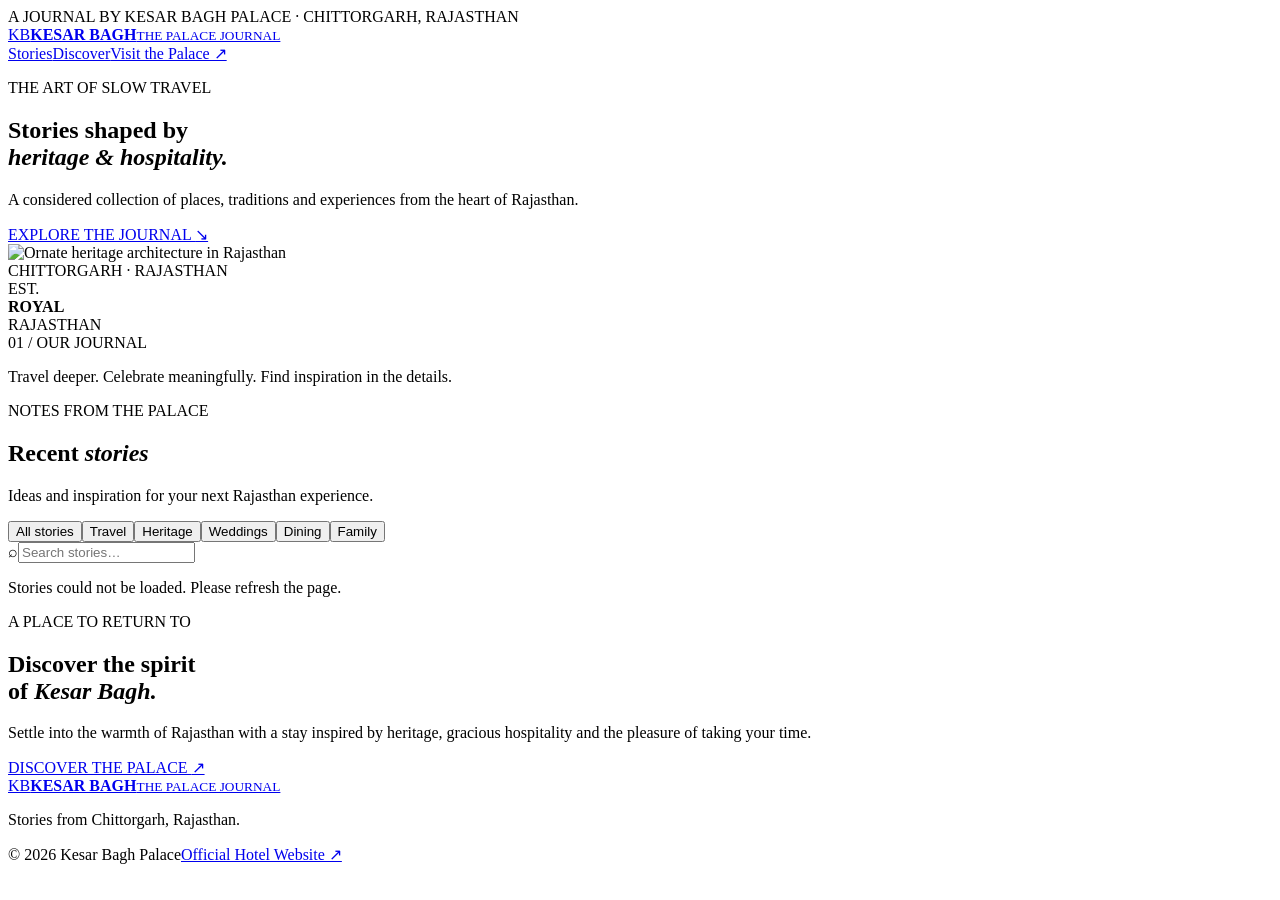
==== index.html @ fddce315 "Add Kesar Bagh Palace blog website files" ====
<!doctype html>
<html lang="en">
<head>
  <meta charset="utf-8"><meta name="viewport" content="width=device-width, initial-scale=1">
  <title>The Kesar Bagh Journal | Stories from Chittorgarh</title>
  <meta name="description" content="Discover heritage, travel inspiration, weddings and dining stories from Kesar Bagh Palace, Chittorgarh, Rajasthan.">
  <meta name="theme-color" content="#211c17">
  <link rel="preconnect" href="https://fonts.googleapis.com"><link rel="preconnect" href="https://fonts.gstatic.com" crossorigin>
  <link href="https://fonts.googleapis.com/css2?family=Cormorant+Garamond:wght@400;500;600;700&family=DM+Sans:wght@400;500;600;700&display=swap" rel="stylesheet">
  <link rel="stylesheet" href="styles.css">
</head>
<body>
  <div class="topline">A JOURNAL BY KESAR BAGH PALACE · CHITTORGARH, RAJASTHAN</div>
  <header class="site-header">
    <a class="brand" href="index.html"><span class="brand-mark">KB</span><span><strong>KESAR BAGH</strong><small>THE PALACE JOURNAL</small></span></a>
    <nav><a href="#stories">Stories</a><a href="#discover">Discover</a><a href="https://www.kesarbaghchittor.com/" target="_blank" rel="noopener">Visit the Palace ↗</a></nav>
  </header>
  <main>
    <section class="hero">
      <div class="hero-copy"><p class="eyebrow">THE ART OF SLOW TRAVEL</p><h1>Stories shaped by<br><em>heritage & hospitality.</em></h1><p class="hero-intro">A considered collection of places, traditions and experiences from the heart of Rajasthan.</p><a class="text-link" href="#stories">EXPLORE THE JOURNAL <span>↘</span></a></div>
      <div class="hero-image"><img src="https://images.unsplash.com/photo-1606293926075-69a00db0f6f2?auto=format&fit=crop&w=1800&q=90" alt="Ornate heritage architecture in Rajasthan"><div class="image-note">CHITTORGARH · RAJASTHAN</div></div>
      <div class="hero-seal">EST.<br><b>ROYAL</b><br>RAJASTHAN</div>
    </section>
    <section class="intro-strip"><span>01 / OUR JOURNAL</span><p>Travel deeper. Celebrate meaningfully. Find inspiration in the details.</p></section>
    <section class="stories section-wrap" id="stories">
      <div class="section-heading"><div><p class="eyebrow">NOTES FROM THE PALACE</p><h2>Recent <em>stories</em></h2></div><p class="section-aside">Ideas and inspiration for your next Rajasthan experience.</p></div>
      <div class="toolbar"><div class="filters" id="filters"><button class="filter active" data-category="All">All stories</button><button class="filter" data-category="Travel">Travel</button><button class="filter" data-category="Heritage">Heritage</button><button class="filter" data-category="Weddings">Weddings</button><button class="filter" data-category="Dining">Dining</button><button class="filter" data-category="Family Holidays">Family</button></div><label class="search"><span>⌕</span><input id="search" type="search" placeholder="Search stories…" aria-label="Search stories"></label></div>
      <div class="post-grid" id="post-grid"><p class="loading">Gathering stories…</p></div>
    </section>
    <section class="discover" id="discover"><div class="discover-image"></div><div class="discover-copy"><p class="eyebrow">A PLACE TO RETURN TO</p><h2>Discover the spirit<br>of <em>Kesar Bagh.</em></h2><p>Settle into the warmth of Rajasthan with a stay inspired by heritage, gracious hospitality and the pleasure of taking your time.</p><a class="button-link" href="https://www.kesarbaghchittor.com/" target="_blank" rel="noopener">DISCOVER THE PALACE <span>↗</span></a></div></section>
  </main>
  <footer><a class="brand footer-brand" href="index.html"><span class="brand-mark">KB</span><span><strong>KESAR BAGH</strong><small>THE PALACE JOURNAL</small></span></a><p>Stories from Chittorgarh, Rajasthan.</p><div class="footer-bottom"><span>© <span id="year"></span> Kesar Bagh Palace</span><a href="https://www.kesarbaghchittor.com/" target="_blank" rel="noopener">Official Hotel Website ↗</a></div></footer>
  <script src="app.js"></script>
</body></html>
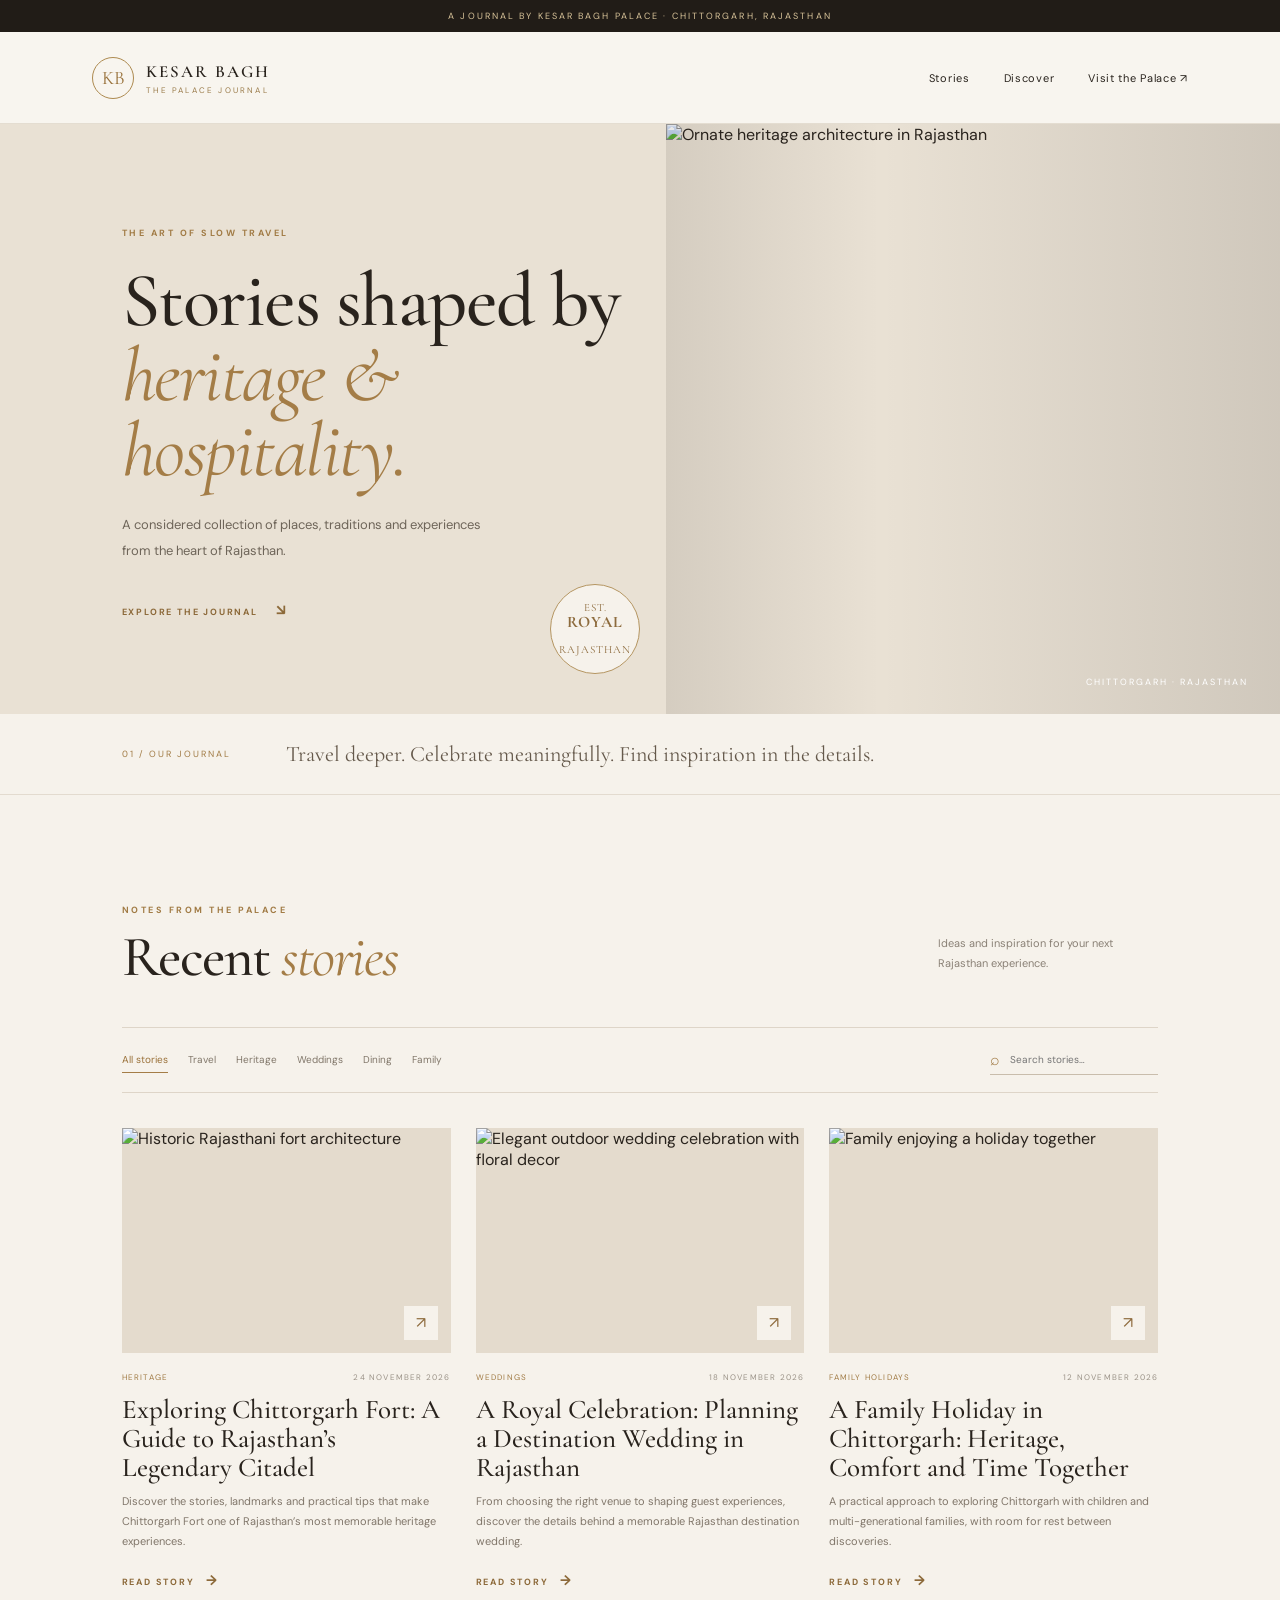
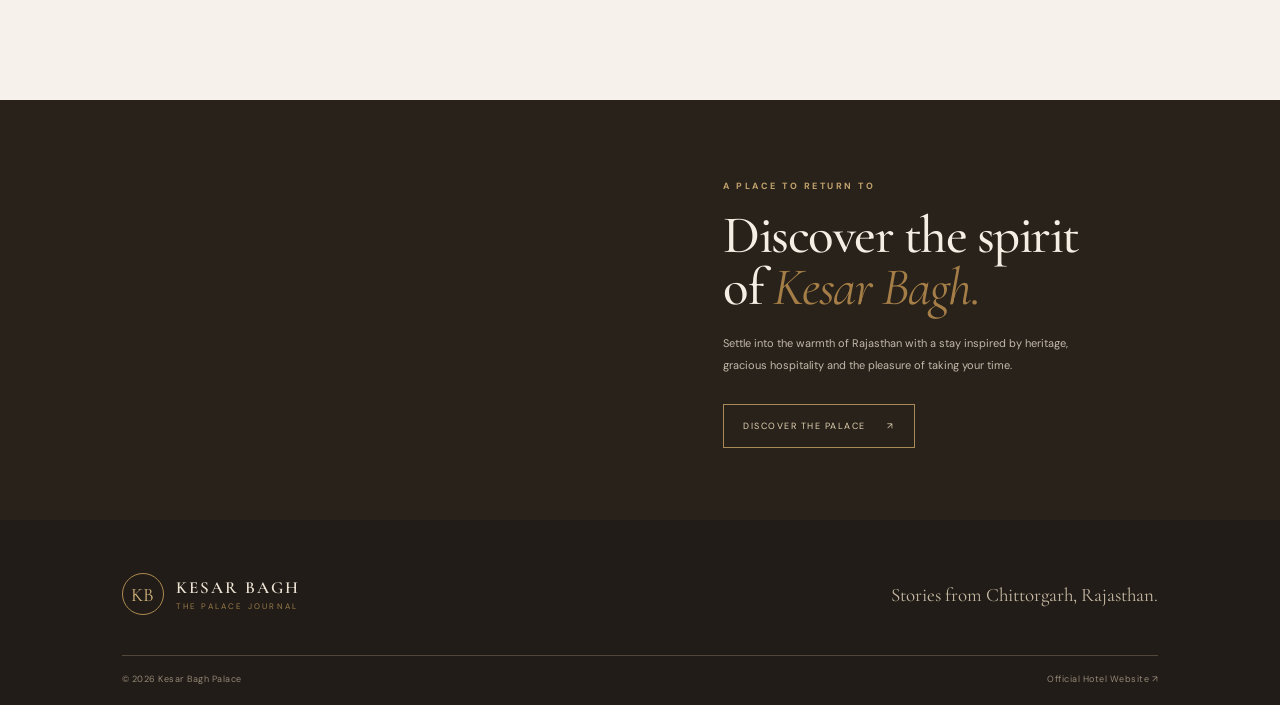
==== commit 2e5205b2: "Use official Kesar Bagh Palace photography on journal homepage" ====
--- a/index.html
+++ b/index.html
@@ -18,7 +18,7 @@
   <main>
     <section class="hero">
       <div class="hero-copy"><p class="eyebrow">THE ART OF SLOW TRAVEL</p><h1>Stories shaped by<br><em>heritage & hospitality.</em></h1><p class="hero-intro">A considered collection of places, traditions and experiences from the heart of Rajasthan.</p><a class="text-link" href="#stories">EXPLORE THE JOURNAL <span>↘</span></a></div>
-      <div class="hero-image"><img src="https://images.unsplash.com/photo-1606293926075-69a00db0f6f2?auto=format&fit=crop&w=1800&q=90" alt="Ornate heritage architecture in Rajasthan"><div class="image-note">CHITTORGARH · RAJASTHAN</div></div>
+      <div class="hero-image"><img src="https://assets.simplotel.com/simplotel/image/upload/x_0%2Cy_214%2Cw_4096%2Ch_2304%2Cr_0%2Cc_crop/q_80%2Cw_900%2Cdpr_1%2Cf_auto%2Cfl_progressive%2Cc_limit/kesar-bagh-palace-chittorgarh/5b2d24c24809c80ec6134f43233940d891cd25cd_%281%29_62748692" alt="Ornate heritage architecture in Rajasthan"><div class="image-note">CHITTORGARH · RAJASTHAN</div></div>
       <div class="hero-seal">EST.<br><b>ROYAL</b><br>RAJASTHAN</div>
     </section>
     <section class="intro-strip"><span>01 / OUR JOURNAL</span><p>Travel deeper. Celebrate meaningfully. Find inspiration in the details.</p></section>
--- a/styles.css
+++ b/styles.css
@@ -0,0 +1 @@
+*{box-sizing:border-box}html{scroll-behavior:smooth}body{margin:0;background:#f6f2eb;color:#29231d;font-family:"DM Sans",sans-serif}a{color:inherit;text-decoration:none}.topline{background:#211c17;color:#d9c49a;text-align:center;padding:10px 16px;font-size:9px;letter-spacing:2.1px}.site-header{height:92px;padding:0 7.2%;display:flex;align-items:center;justify-content:space-between;border-bottom:1px solid #e4ddd1;background:#f8f5ef}.brand{display:flex;align-items:center;gap:12px}.brand-mark{width:42px;height:42px;border:1px solid #ad8a50;border-radius:50%;display:grid;place-items:center;font-family:"Cormorant Garamond",serif;font-size:19px;color:#98713a}.brand strong{display:block;font-family:"Cormorant Garamond",serif;font-size:17px;letter-spacing:2px;font-weight:600}.brand small{display:block;font-size:8px;letter-spacing:2.2px;color:#9a7b4a;margin-top:3px}.site-header nav{display:flex;gap:34px;font-size:11px;letter-spacing:.7px}.site-header nav a:hover,.footer-bottom a:hover{color:#a37c42}.hero{position:relative;display:grid;grid-template-columns:47% 53%;min-height:590px;background:#e9e1d4;padding-left:9.5%}.hero-copy{align-self:center;padding:80px 40px 80px 0;position:relative;z-index:2}.eyebrow{font-size:9px;letter-spacing:2.5px;color:#a17b45;font-weight:700}.hero h1,.section-heading h2,.discover h2,.article-header h1{font-family:"Cormorant Garamond",serif;font-weight:500;line-height:.98;letter-spacing:-1.5px}.hero h1{font-size:clamp(52px,6vw,82px);margin:24px 0}.hero h1 em,.section-heading h2 em,.discover h2 em{color:#a47d47;font-weight:400}.hero-intro{font-size:13px;line-height:2;color:#6e6559;max-width:360px;margin-bottom:35px}.text-link,.read-link{font-size:9px;letter-spacing:1.8px;font-weight:700;color:#8c6939}.text-link span{margin-left:14px;font-size:15px}.hero-image{position:relative;min-height:590px;overflow:hidden}.hero-image img{width:100%;height:100%;object-fit:cover;position:absolute;inset:0}.hero-image:after{content:"";position:absolute;inset:0;background:linear-gradient(90deg,rgba(35,27,19,.1),transparent 35%,rgba(25,20,16,.12))}.image-note{position:absolute;z-index:1;bottom:26px;right:32px;color:#fff;font-size:9px;letter-spacing:2px}.hero-seal{position:absolute;z-index:2;left:43%;bottom:40px;width:90px;height:90px;border:1px solid #b59662;border-radius:50%;background:#f6f2eb;display:grid;align-content:center;text-align:center;font-family:"Cormorant Garamond",serif;font-size:11px;line-height:1.1;color:#8d6b3d;letter-spacing:1px}.hero-seal b{font-size:16px}.intro-strip{padding:27px 9.5%;display:flex;gap:55px;align-items:center;border-bottom:1px solid #e3dbcf}.intro-strip span{font-size:9px;letter-spacing:2px;color:#a17b45}.intro-strip p{font-family:"Cormorant Garamond",serif;font-size:22px;margin:0;color:#65594b}.section-wrap{padding:100px 9.5% 110px}.section-heading{display:flex;justify-content:space-between;align-items:end;margin-bottom:42px}.section-heading h2,.discover h2{font-size:57px;margin:13px 0 0}.section-aside{font-size:11px;color:#8a8176;max-width:220px;line-height:1.8}.toolbar{display:flex;justify-content:space-between;align-items:center;gap:20px;border-top:1px solid #ded5c8;border-bottom:1px solid #ded5c8;padding:17px 0;margin-bottom:35px}.filters{display:flex;gap:20px;flex-wrap:wrap}.filter{border:0;background:none;padding:6px 0;color:#81776a;font:inherit;font-size:10px;cursor:pointer}.filter.active,.filter:hover{color:#9a7139;border-bottom:1px solid #a47d47}.search{border-bottom:1px solid #c9bdac;display:flex;align-items:center;gap:8px;padding:4px 0;color:#a17b45}.search input{width:150px;border:0;outline:0;background:transparent;font:inherit;font-size:10px}.post-grid{display:grid;grid-template-columns:repeat(3,1fr);gap:42px 25px}.post-card{min-width:0}.card-image{height:225px;display:block;position:relative;overflow:hidden;background:#e4dbcd}.card-image img{width:100%;height:100%;object-fit:cover;transition:transform .6s}.post-card:hover .card-image img{transform:scale(1.04)}.card-arrow{position:absolute;right:13px;bottom:13px;background:#f6f2eb;width:34px;height:34px;display:grid;place-items:center;color:#8e6c3e}.card-meta{display:flex;justify-content:space-between;margin-top:19px;color:#a17b45;font-size:8px;letter-spacing:1.2px;text-transform:uppercase}.card-meta span+span{color:#9a9287}.post-card h3{font-family:"Cormorant Garamond",serif;font-size:27px;line-height:1.08;font-weight:500;margin:13px 0 10px}.post-card h3 a:hover{color:#9a7139}.post-card>p{font-size:11px;color:#80766a;line-height:1.8;margin:0 0 17px}.read-link span{font-size:14px;margin-left:8px}.large-card{grid-column:span 1}.empty,.loading{color:#8c8174;font-size:13px;padding:30px 0}.discover{display:grid;grid-template-columns:1fr 1fr;min-height:420px;background:#28221b;color:#f4eee4}.discover-image{background:url("https://images.unsplash.com/photo-1606293926075-69a00db0f6f2?auto=format&fit=crop&w=1200&q=85") center/cover}.discover-copy{align-self:center;padding:65px 13%}.discover-copy .eyebrow{color:#c3a36d}.discover h2{font-size:53px;margin:18px 0}.discover-copy>p:not(.eyebrow){font-size:11px;line-height:2;color:#c4b9aa;max-width:370px;margin-bottom:28px}.button-link{display:inline-block;border:1px solid #a88a59;padding:15px 19px;font-size:9px;letter-spacing:1.5px;color:#e5d3b3}.button-link span{margin-left:18px}footer{background:#211c17;color:#cfc4b5;padding:44px 9.5% 20px;display:grid;grid-template-columns:1fr 1fr;align-items:center}footer .brand strong{color:#eee4d6}footer .brand-mark{color:#d2b47d}footer>p{text-align:right;font-family:"Cormorant Garamond",serif;font-size:19px;color:#c7b9a4}.footer-bottom{grid-column:1/-1;border-top:1px solid #51473a;margin-top:30px;padding-top:17px;display:flex;justify-content:space-between;color:#948878;font-size:9px;letter-spacing:.5px}.article-shell{max-width:1050px;margin:auto;padding:55px 28px 100px}.back-link{font-size:9px;letter-spacing:1.6px;color:#9a7139}.article-header{text-align:center;max-width:820px;margin:55px auto 42px}.article-header h1{font-size:clamp(44px,6vw,72px);margin:20px 0}.article-deck{max-width:620px;margin:auto;color:#81766a;font-size:13px;line-height:1.9}.article-hero{height:480px;margin:0 0 55px;background:#e4dbcd}.article-hero img{width:100%;height:100%;object-fit:cover}.article-body{max-width:690px;margin:auto;font-family:"Cormorant Garamond",serif;font-size:21px;line-height:1.65;color:#4d453c}.article-body p{margin:0 0 24px}.article-body h2{font-size:34px;font-weight:500;margin:40px 0 12px;color:#302920}.article-body strong{color:#7e6036}.article-end{text-align:center;border-top:1px solid #ded5c8;margin:65px auto 0;padding-top:35px}.article-end>span{color:#a17b45}.article-end p{font-family:"Cormorant Garamond",serif;font-size:24px}.article-end .text-link{display:inline-block;margin-top:8px}@media(max-width:800px){.site-header{padding:0 5%;height:78px}.site-header nav{gap:15px;font-size:9px}.hero{padding-left:7%;grid-template-columns:1fr;min-height:0}.hero-copy{padding:65px 7% 48px 0}.hero-image{min-height:350px;margin-left:-7%}.hero-seal{left:auto;right:6%;bottom:315px}.intro-strip{padding:22px 7%;gap:20px}.intro-strip p{font-size:18px}.section-wrap{padding:70px 7%}.post-grid{grid-template-columns:repeat(2,1fr)}.discover{grid-template-columns:1fr}.discover-image{min-height:260px}.discover-copy{padding:55px 8%}footer{padding-left:7%;padding-right:7%}}@media(max-width:520px){.topline{font-size:7px;letter-spacing:1.3px}.site-header nav a:nth-child(2){display:none}.brand strong{font-size:15px}.hero h1{font-size:54px}.hero-image{min-height:280px}.hero-seal{width:76px;height:76px;bottom:245px}.intro-strip{display:block}.intro-strip p{margin-top:10px}.section-heading{display:block}.section-heading h2,.discover h2{font-size:46px}.section-aside{margin-top:14px}.toolbar{align-items:flex-start;flex-direction:column}.filters{gap:13px}.search input{width:220px}.post-grid{grid-template-columns:1fr;gap:36px}.card-image{height:240px}.discover-image{min-height:220px}footer{grid-template-columns:1fr}footer>p{text-align:left}.footer-bottom{margin-top:20px}.article-shell{padding:35px 20px 70px}.article-header{margin:42px auto 30px}.article-hero{height:260px;margin-bottom:35px}.article-body{font-size:19px}.article-body h2{font-size:30px}}
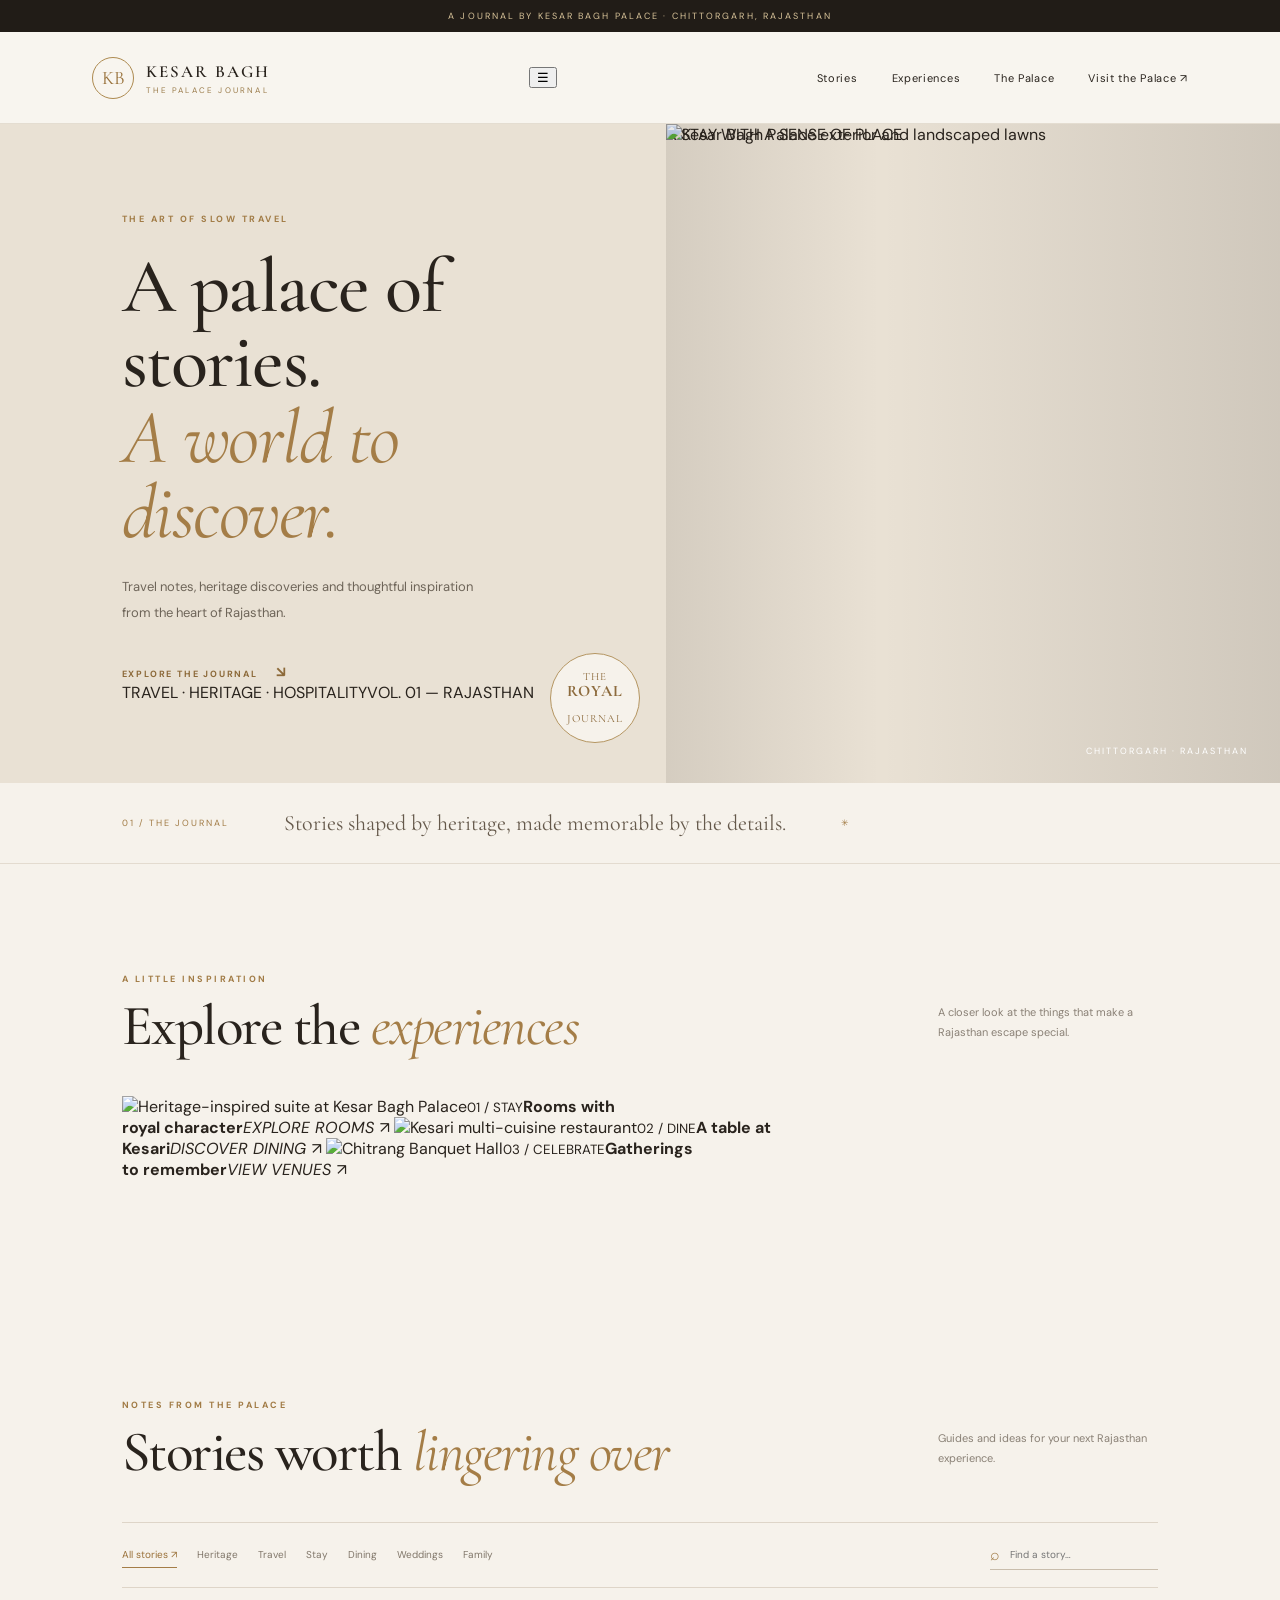
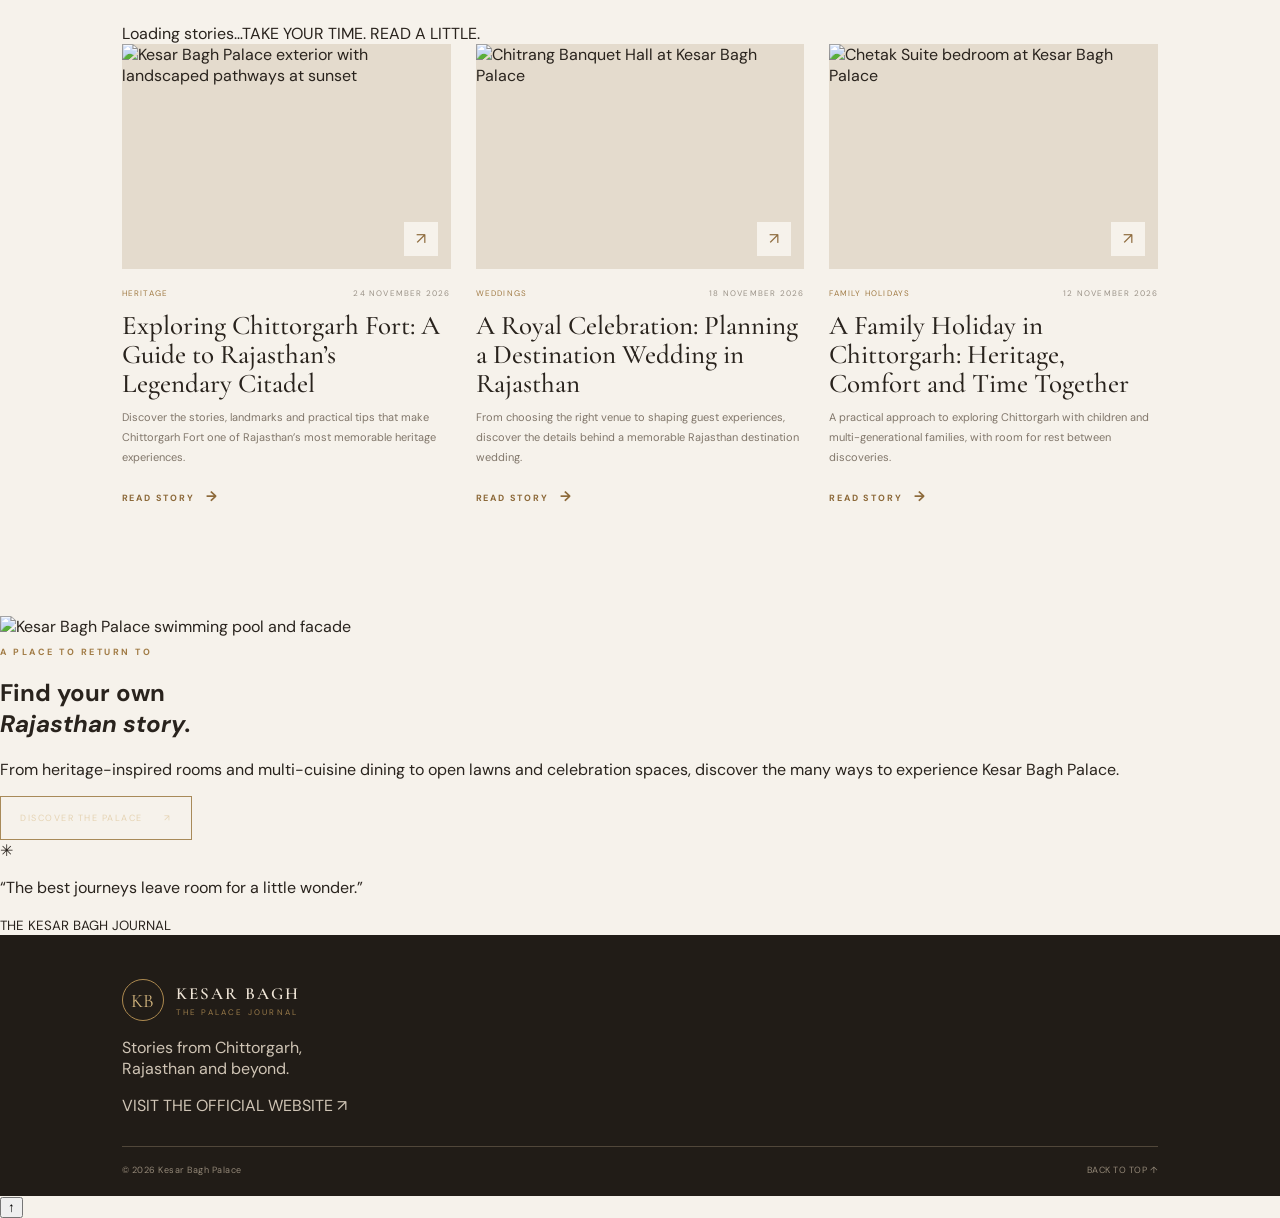
==== commit 44146de9: "Expand Kesar Bagh Journal homepage with interactive editorial sections" ====
--- a/index.html
+++ b/index.html
@@ -1,34 +1,23 @@
 <!doctype html>
-<html lang="en">
-<head>
-  <meta charset="utf-8"><meta name="viewport" content="width=device-width, initial-scale=1">
-  <title>The Kesar Bagh Journal | Stories from Chittorgarh</title>
-  <meta name="description" content="Discover heritage, travel inspiration, weddings and dining stories from Kesar Bagh Palace, Chittorgarh, Rajasthan.">
-  <meta name="theme-color" content="#211c17">
-  <link rel="preconnect" href="https://fonts.googleapis.com"><link rel="preconnect" href="https://fonts.gstatic.com" crossorigin>
-  <link href="https://fonts.googleapis.com/css2?family=Cormorant+Garamond:wght@400;500;600;700&family=DM+Sans:wght@400;500;600;700&display=swap" rel="stylesheet">
-  <link rel="stylesheet" href="styles.css">
-</head>
-<body>
-  <div class="topline">A JOURNAL BY KESAR BAGH PALACE · CHITTORGARH, RAJASTHAN</div>
-  <header class="site-header">
-    <a class="brand" href="index.html"><span class="brand-mark">KB</span><span><strong>KESAR BAGH</strong><small>THE PALACE JOURNAL</small></span></a>
-    <nav><a href="#stories">Stories</a><a href="#discover">Discover</a><a href="https://www.kesarbaghchittor.com/" target="_blank" rel="noopener">Visit the Palace ↗</a></nav>
-  </header>
-  <main>
-    <section class="hero">
-      <div class="hero-copy"><p class="eyebrow">THE ART OF SLOW TRAVEL</p><h1>Stories shaped by<br><em>heritage & hospitality.</em></h1><p class="hero-intro">A considered collection of places, traditions and experiences from the heart of Rajasthan.</p><a class="text-link" href="#stories">EXPLORE THE JOURNAL <span>↘</span></a></div>
-      <div class="hero-image"><img src="https://assets.simplotel.com/simplotel/image/upload/x_0%2Cy_214%2Cw_4096%2Ch_2304%2Cr_0%2Cc_crop/q_80%2Cw_900%2Cdpr_1%2Cf_auto%2Cfl_progressive%2Cc_limit/kesar-bagh-palace-chittorgarh/5b2d24c24809c80ec6134f43233940d891cd25cd_%281%29_62748692" alt="Ornate heritage architecture in Rajasthan"><div class="image-note">CHITTORGARH · RAJASTHAN</div></div>
-      <div class="hero-seal">EST.<br><b>ROYAL</b><br>RAJASTHAN</div>
-    </section>
-    <section class="intro-strip"><span>01 / OUR JOURNAL</span><p>Travel deeper. Celebrate meaningfully. Find inspiration in the details.</p></section>
-    <section class="stories section-wrap" id="stories">
-      <div class="section-heading"><div><p class="eyebrow">NOTES FROM THE PALACE</p><h2>Recent <em>stories</em></h2></div><p class="section-aside">Ideas and inspiration for your next Rajasthan experience.</p></div>
-      <div class="toolbar"><div class="filters" id="filters"><button class="filter active" data-category="All">All stories</button><button class="filter" data-category="Travel">Travel</button><button class="filter" data-category="Heritage">Heritage</button><button class="filter" data-category="Weddings">Weddings</button><button class="filter" data-category="Dining">Dining</button><button class="filter" data-category="Family Holidays">Family</button></div><label class="search"><span>⌕</span><input id="search" type="search" placeholder="Search stories…" aria-label="Search stories"></label></div>
-      <div class="post-grid" id="post-grid"><p class="loading">Gathering stories…</p></div>
-    </section>
-    <section class="discover" id="discover"><div class="discover-image"></div><div class="discover-copy"><p class="eyebrow">A PLACE TO RETURN TO</p><h2>Discover the spirit<br>of <em>Kesar Bagh.</em></h2><p>Settle into the warmth of Rajasthan with a stay inspired by heritage, gracious hospitality and the pleasure of taking your time.</p><a class="button-link" href="https://www.kesarbaghchittor.com/" target="_blank" rel="noopener">DISCOVER THE PALACE <span>↗</span></a></div></section>
-  </main>
-  <footer><a class="brand footer-brand" href="index.html"><span class="brand-mark">KB</span><span><strong>KESAR BAGH</strong><small>THE PALACE JOURNAL</small></span></a><p>Stories from Chittorgarh, Rajasthan.</p><div class="footer-bottom"><span>© <span id="year"></span> Kesar Bagh Palace</span><a href="https://www.kesarbaghchittor.com/" target="_blank" rel="noopener">Official Hotel Website ↗</a></div></footer>
-  <script src="app.js"></script>
-</body></html>+<html lang="en"><head><meta charset="utf-8"><meta name="viewport" content="width=device-width, initial-scale=1">
+<title>The Kesar Bagh Journal | Travel, Heritage & Celebrations</title>
+<meta name="description" content="Explore travel inspiration, heritage guides, royal stays, dining and destination wedding ideas from Kesar Bagh Palace, Chittorgarh.">
+<meta name="theme-color" content="#211c17"><link rel="preconnect" href="https://fonts.googleapis.com"><link rel="preconnect" href="https://fonts.gstatic.com" crossorigin>
+<link href="https://fonts.googleapis.com/css2?family=Cormorant+Garamond:wght@400;500;600;700&family=DM+Sans:wght@400;500;600;700&display=swap" rel="stylesheet"><link rel="stylesheet" href="styles.css"></head>
+<body><div class="reading-progress" id="reading-progress"></div><div class="topline">A JOURNAL BY KESAR BAGH PALACE <span>·</span> CHITTORGARH, RAJASTHAN</div>
+<header class="site-header"><a class="brand" href="index.html"><span class="brand-mark">KB</span><span><strong>KESAR BAGH</strong><small>THE PALACE JOURNAL</small></span></a>
+<button class="menu-toggle" id="menu-toggle" aria-label="Open navigation" aria-expanded="false">☰</button><nav id="main-nav"><a href="#stories">Stories</a><a href="#experiences">Experiences</a><a href="#about">The Palace</a><a class="nav-cta" href="https://www.kesarbaghchittor.com/" target="_blank" rel="noopener">Visit the Palace ↗</a></nav></header>
+<main><section class="hero"><div class="hero-copy"><p class="eyebrow reveal">THE ART OF SLOW TRAVEL</p><h1 class="reveal">A palace of stories.<br><em>A world to discover.</em></h1><p class="hero-intro reveal">Travel notes, heritage discoveries and thoughtful inspiration from the heart of Rajasthan.</p><a class="text-link reveal" href="#stories">EXPLORE THE JOURNAL <span>↘</span></a><div class="hero-bottomline"><span>TRAVEL · HERITAGE · HOSPITALITY</span><span>VOL. 01 — RAJASTHAN</span></div></div><div class="hero-image"><img src="https://assets.simplotel.com/simplotel/image/upload/x_0%2Cy_214%2Cw_4096%2Ch_2304%2Cr_0%2Cc_crop/q_80%2Cw_900%2Cdpr_1%2Cf_auto%2Cfl_progressive%2Cc_limit/kesar-bagh-palace-chittorgarh/5b2d24c24809c80ec6134f43233940d891cd25cd_%281%29_62748692" alt="Kesar Bagh Palace exterior and landscaped lawns"><div class="image-note">CHITTORGARH · RAJASTHAN</div><div class="hero-image-caption">A STAY WITH A SENSE OF PLACE</div></div><div class="hero-seal">THE<br><b>ROYAL</b><br>JOURNAL</div></section>
+<section class="intro-strip"><span>01 / THE JOURNAL</span><p>Stories shaped by heritage, made memorable by the details.</p><span class="intro-mark">✳</span></section>
+<section class="featured-section section-wrap" id="experiences"><div class="section-heading"><div><p class="eyebrow">A LITTLE INSPIRATION</p><h2>Explore the <em>experiences</em></h2></div><p class="section-aside">A closer look at the things that make a Rajasthan escape special.</p></div><div class="experience-grid">
+<a class="experience-card experience-stay" href="https://www.kesarbaghchittor.com/rooms" target="_blank" rel="noopener"><img src="https://assets.simplotel.com/simplotel/image/upload/w_5000%2Ch_3197/x_0%2Cy_192%2Cw_5000%2Ch_2813%2Cr_0%2Cc_crop/q_80%2Cw_900%2Cdpr_1%2Cf_auto%2Cfl_progressive%2Cc_limit/kesar-bagh-palace-chittorgarh/Chetak_Suite_1_17f6eb22" alt="Heritage-inspired suite at Kesar Bagh Palace"><span class="experience-shade"></span><span class="experience-content"><small>01 / STAY</small><strong>Rooms with<br>royal character</strong><i>EXPLORE ROOMS ↗</i></span></a>
+<a class="experience-card" href="https://www.kesarbaghchittor.com/dining" target="_blank" rel="noopener"><img src="https://assets.simplotel.com/simplotel/image/upload/w_5000%2Ch_3333/x_0%2Cy_260%2Cw_5000%2Ch_2813%2Cr_0%2Cc_crop/q_80%2Cw_900%2Cdpr_1%2Cf_auto%2Cfl_progressive%2Cc_limit/kesar-bagh-palace-chittorgarh/KESARI_MULTICUISINE_RESTAURANT_1_3bc568f6" alt="Kesari multi-cuisine restaurant"><span class="experience-shade"></span><span class="experience-content"><small>02 / DINE</small><strong>A table at<br>Kesari</strong><i>DISCOVER DINING ↗</i></span></a>
+<a class="experience-card" href="https://www.kesarbaghchittor.com/weddings" target="_blank" rel="noopener"><img src="https://assets.simplotel.com/simplotel/image/upload/w_5000%2Ch_3333/x_0%2Cy_260%2Cw_5000%2Ch_2813%2Cr_0%2Cc_crop/q_80%2Cw_900%2Cdpr_1%2Cf_auto%2Cfl_progressive%2Cc_limit/kesar-bagh-palace-chittorgarh/CHITRANG_BANQUET_HALL_bd961832" alt="Chitrang Banquet Hall"><span class="experience-shade"></span><span class="experience-content"><small>03 / CELEBRATE</small><strong>Gatherings<br>to remember</strong><i>VIEW VENUES ↗</i></span></a>
+</div></section>
+<section class="stories section-wrap" id="stories"><div class="section-heading"><div><p class="eyebrow">NOTES FROM THE PALACE</p><h2>Stories worth <em>lingering over</em></h2></div><p class="section-aside">Guides and ideas for your next Rajasthan experience.</p></div>
+<div class="toolbar"><div class="filters" id="filters"><button class="filter active" data-category="All">All stories <span>↗</span></button><button class="filter" data-category="Heritage">Heritage</button><button class="filter" data-category="Travel">Travel</button><button class="filter" data-category="Stay & Suites">Stay</button><button class="filter" data-category="Dining">Dining</button><button class="filter" data-category="Weddings">Weddings</button><button class="filter" data-category="Family Holidays">Family</button></div><label class="search"><span>⌕</span><input id="search" type="search" placeholder="Find a story…" aria-label="Search stories"></label></div>
+<div class="results-note"><span id="result-count">Loading stories…</span><span>TAKE YOUR TIME. READ A LITTLE.</span></div><div class="post-grid" id="post-grid"><p class="loading">Gathering stories…</p></div><button class="load-more" id="load-more" hidden>LOAD MORE STORIES <span>↓</span></button></section>
+<section class="palace-banner" id="about"><div class="palace-banner-image"><img src="https://assets.simplotel.com/simplotel/image/upload/w_5000%2Ch_3289/x_0%2Cy_238%2Cw_5000%2Ch_2813%2Cr_0%2Cc_crop/q_80%2Cw_900%2Cdpr_1%2Cf_auto%2Cfl_progressive%2Cc_limit/kesar-bagh-palace-chittorgarh/swimming-pool" alt="Kesar Bagh Palace swimming pool and facade"></div><div class="palace-banner-copy"><p class="eyebrow">A PLACE TO RETURN TO</p><h2>Find your own<br><em>Rajasthan story.</em></h2><p>From heritage-inspired rooms and multi-cuisine dining to open lawns and celebration spaces, discover the many ways to experience Kesar Bagh Palace.</p><a class="button-link" href="https://www.kesarbaghchittor.com/" target="_blank" rel="noopener">DISCOVER THE PALACE <span>↗</span></a></div></section>
+<section class="quote-strip"><span>✳</span><p>“The best journeys leave room for a little wonder.”</p><small>THE KESAR BAGH JOURNAL</small></section></main>
+<footer><div class="footer-main"><a class="brand footer-brand" href="index.html"><span class="brand-mark">KB</span><span><strong>KESAR BAGH</strong><small>THE PALACE JOURNAL</small></span></a><p>Stories from Chittorgarh,<br>Rajasthan and beyond.</p><a class="footer-visit" href="https://www.kesarbaghchittor.com/" target="_blank" rel="noopener">VISIT THE OFFICIAL WEBSITE ↗</a></div><div class="footer-bottom"><span>© <span id="year"></span> Kesar Bagh Palace</span><a href="#top" id="back-top">BACK TO TOP ↑</a></div></footer>
+<button class="back-to-top" id="back-to-top" aria-label="Back to top">↑</button><script src="app.js"></script></body></html>
--- a/styles.css
+++ b/styles.css
@@ -1 +1 @@
-*{box-sizing:border-box}html{scroll-behavior:smooth}body{margin:0;background:#f6f2eb;color:#29231d;font-family:"DM Sans",sans-serif}a{color:inherit;text-decoration:none}.topline{background:#211c17;color:#d9c49a;text-align:center;padding:10px 16px;font-size:9px;letter-spacing:2.1px}.site-header{height:92px;padding:0 7.2%;display:flex;align-items:center;justify-content:space-between;border-bottom:1px solid #e4ddd1;background:#f8f5ef}.brand{display:flex;align-items:center;gap:12px}.brand-mark{width:42px;height:42px;border:1px solid #ad8a50;border-radius:50%;display:grid;place-items:center;font-family:"Cormorant Garamond",serif;font-size:19px;color:#98713a}.brand strong{display:block;font-family:"Cormorant Garamond",serif;font-size:17px;letter-spacing:2px;font-weight:600}.brand small{display:block;font-size:8px;letter-spacing:2.2px;color:#9a7b4a;margin-top:3px}.site-header nav{display:flex;gap:34px;font-size:11px;letter-spacing:.7px}.site-header nav a:hover,.footer-bottom a:hover{color:#a37c42}.hero{position:relative;display:grid;grid-template-columns:47% 53%;min-height:590px;background:#e9e1d4;padding-left:9.5%}.hero-copy{align-self:center;padding:80px 40px 80px 0;position:relative;z-index:2}.eyebrow{font-size:9px;letter-spacing:2.5px;color:#a17b45;font-weight:700}.hero h1,.section-heading h2,.discover h2,.article-header h1{font-family:"Cormorant Garamond",serif;font-weight:500;line-height:.98;letter-spacing:-1.5px}.hero h1{font-size:clamp(52px,6vw,82px);margin:24px 0}.hero h1 em,.section-heading h2 em,.discover h2 em{color:#a47d47;font-weight:400}.hero-intro{font-size:13px;line-height:2;color:#6e6559;max-width:360px;margin-bottom:35px}.text-link,.read-link{font-size:9px;letter-spacing:1.8px;font-weight:700;color:#8c6939}.text-link span{margin-left:14px;font-size:15px}.hero-image{position:relative;min-height:590px;overflow:hidden}.hero-image img{width:100%;height:100%;object-fit:cover;position:absolute;inset:0}.hero-image:after{content:"";position:absolute;inset:0;background:linear-gradient(90deg,rgba(35,27,19,.1),transparent 35%,rgba(25,20,16,.12))}.image-note{position:absolute;z-index:1;bottom:26px;right:32px;color:#fff;font-size:9px;letter-spacing:2px}.hero-seal{position:absolute;z-index:2;left:43%;bottom:40px;width:90px;height:90px;border:1px solid #b59662;border-radius:50%;background:#f6f2eb;display:grid;align-content:center;text-align:center;font-family:"Cormorant Garamond",serif;font-size:11px;line-height:1.1;color:#8d6b3d;letter-spacing:1px}.hero-seal b{font-size:16px}.intro-strip{padding:27px 9.5%;display:flex;gap:55px;align-items:center;border-bottom:1px solid #e3dbcf}.intro-strip span{font-size:9px;letter-spacing:2px;color:#a17b45}.intro-strip p{font-family:"Cormorant Garamond",serif;font-size:22px;margin:0;color:#65594b}.section-wrap{padding:100px 9.5% 110px}.section-heading{display:flex;justify-content:space-between;align-items:end;margin-bottom:42px}.section-heading h2,.discover h2{font-size:57px;margin:13px 0 0}.section-aside{font-size:11px;color:#8a8176;max-width:220px;line-height:1.8}.toolbar{display:flex;justify-content:space-between;align-items:center;gap:20px;border-top:1px solid #ded5c8;border-bottom:1px solid #ded5c8;padding:17px 0;margin-bottom:35px}.filters{display:flex;gap:20px;flex-wrap:wrap}.filter{border:0;background:none;padding:6px 0;color:#81776a;font:inherit;font-size:10px;cursor:pointer}.filter.active,.filter:hover{color:#9a7139;border-bottom:1px solid #a47d47}.search{border-bottom:1px solid #c9bdac;display:flex;align-items:center;gap:8px;padding:4px 0;color:#a17b45}.search input{width:150px;border:0;outline:0;background:transparent;font:inherit;font-size:10px}.post-grid{display:grid;grid-template-columns:repeat(3,1fr);gap:42px 25px}.post-card{min-width:0}.card-image{height:225px;display:block;position:relative;overflow:hidden;background:#e4dbcd}.card-image img{width:100%;height:100%;object-fit:cover;transition:transform .6s}.post-card:hover .card-image img{transform:scale(1.04)}.card-arrow{position:absolute;right:13px;bottom:13px;background:#f6f2eb;width:34px;height:34px;display:grid;place-items:center;color:#8e6c3e}.card-meta{display:flex;justify-content:space-between;margin-top:19px;color:#a17b45;font-size:8px;letter-spacing:1.2px;text-transform:uppercase}.card-meta span+span{color:#9a9287}.post-card h3{font-family:"Cormorant Garamond",serif;font-size:27px;line-height:1.08;font-weight:500;margin:13px 0 10px}.post-card h3 a:hover{color:#9a7139}.post-card>p{font-size:11px;color:#80766a;line-height:1.8;margin:0 0 17px}.read-link span{font-size:14px;margin-left:8px}.large-card{grid-column:span 1}.empty,.loading{color:#8c8174;font-size:13px;padding:30px 0}.discover{display:grid;grid-template-columns:1fr 1fr;min-height:420px;background:#28221b;color:#f4eee4}.discover-image{background:url("https://images.unsplash.com/photo-1606293926075-69a00db0f6f2?auto=format&fit=crop&w=1200&q=85") center/cover}.discover-copy{align-self:center;padding:65px 13%}.discover-copy .eyebrow{color:#c3a36d}.discover h2{font-size:53px;margin:18px 0}.discover-copy>p:not(.eyebrow){font-size:11px;line-height:2;color:#c4b9aa;max-width:370px;margin-bottom:28px}.button-link{display:inline-block;border:1px solid #a88a59;padding:15px 19px;font-size:9px;letter-spacing:1.5px;color:#e5d3b3}.button-link span{margin-left:18px}footer{background:#211c17;color:#cfc4b5;padding:44px 9.5% 20px;display:grid;grid-template-columns:1fr 1fr;align-items:center}footer .brand strong{color:#eee4d6}footer .brand-mark{color:#d2b47d}footer>p{text-align:right;font-family:"Cormorant Garamond",serif;font-size:19px;color:#c7b9a4}.footer-bottom{grid-column:1/-1;border-top:1px solid #51473a;margin-top:30px;padding-top:17px;display:flex;justify-content:space-between;color:#948878;font-size:9px;letter-spacing:.5px}.article-shell{max-width:1050px;margin:auto;padding:55px 28px 100px}.back-link{font-size:9px;letter-spacing:1.6px;color:#9a7139}.article-header{text-align:center;max-width:820px;margin:55px auto 42px}.article-header h1{font-size:clamp(44px,6vw,72px);margin:20px 0}.article-deck{max-width:620px;margin:auto;color:#81766a;font-size:13px;line-height:1.9}.article-hero{height:480px;margin:0 0 55px;background:#e4dbcd}.article-hero img{width:100%;height:100%;object-fit:cover}.article-body{max-width:690px;margin:auto;font-family:"Cormorant Garamond",serif;font-size:21px;line-height:1.65;color:#4d453c}.article-body p{margin:0 0 24px}.article-body h2{font-size:34px;font-weight:500;margin:40px 0 12px;color:#302920}.article-body strong{color:#7e6036}.article-end{text-align:center;border-top:1px solid #ded5c8;margin:65px auto 0;padding-top:35px}.article-end>span{color:#a17b45}.article-end p{font-family:"Cormorant Garamond",serif;font-size:24px}.article-end .text-link{display:inline-block;margin-top:8px}@media(max-width:800px){.site-header{padding:0 5%;height:78px}.site-header nav{gap:15px;font-size:9px}.hero{padding-left:7%;grid-template-columns:1fr;min-height:0}.hero-copy{padding:65px 7% 48px 0}.hero-image{min-height:350px;margin-left:-7%}.hero-seal{left:auto;right:6%;bottom:315px}.intro-strip{padding:22px 7%;gap:20px}.intro-strip p{font-size:18px}.section-wrap{padding:70px 7%}.post-grid{grid-template-columns:repeat(2,1fr)}.discover{grid-template-columns:1fr}.discover-image{min-height:260px}.discover-copy{padding:55px 8%}footer{padding-left:7%;padding-right:7%}}@media(max-width:520px){.topline{font-size:7px;letter-spacing:1.3px}.site-header nav a:nth-child(2){display:none}.brand strong{font-size:15px}.hero h1{font-size:54px}.hero-image{min-height:280px}.hero-seal{width:76px;height:76px;bottom:245px}.intro-strip{display:block}.intro-strip p{margin-top:10px}.section-heading{display:block}.section-heading h2,.discover h2{font-size:46px}.section-aside{margin-top:14px}.toolbar{align-items:flex-start;flex-direction:column}.filters{gap:13px}.search input{width:220px}.post-grid{grid-template-columns:1fr;gap:36px}.card-image{height:240px}.discover-image{min-height:220px}footer{grid-template-columns:1fr}footer>p{text-align:left}.footer-bottom{margin-top:20px}.article-shell{padding:35px 20px 70px}.article-header{margin:42px auto 30px}.article-hero{height:260px;margin-bottom:35px}.article-body{font-size:19px}.article-body h2{font-size:30px}}+*{box-sizing:border-box}html{scroll-behavior:smooth}body{margin:0;background:#f6f2eb;color:#29231d;font-family:"DM Sans",sans-serif}a{color:inherit;text-decoration:none}.topline{background:#211c17;color:#d9c49a;text-align:center;padding:10px 16px;font-size:9px;letter-spacing:2.1px}.site-header{height:92px;padding:0 7.2%;display:flex;align-items:center;justify-content:space-between;border-bottom:1px solid #e4ddd1;background:#f8f5ef}.brand{display:flex;align-items:center;gap:12px}.brand-mark{width:42px;height:42px;border:1px solid #ad8a50;border-radius:50%;display:grid;place-items:center;font-family:"Cormorant Garamond",serif;font-size:19px;color:#98713a}.brand strong{display:block;font-family:"Cormorant Garamond",serif;font-size:17px;letter-spacing:2px;font-weight:600}.brand small{display:block;font-size:8px;letter-spacing:2.2px;color:#9a7b4a;margin-top:3px}.site-header nav{display:flex;gap:34px;font-size:11px;letter-spacing:.7px}.site-header nav a:hover,.footer-bottom a:hover{color:#a37c42}.hero{position:relative;display:grid;grid-template-columns:47% 53%;min-height:590px;background:#e9e1d4;padding-left:9.5%}.hero-copy{align-self:center;padding:80px 40px 80px 0;position:relative;z-index:2}.eyebrow{font-size:9px;letter-spacing:2.5px;color:#a17b45;font-weight:700}.hero h1,.section-heading h2,.discover h2,.article-header h1{font-family:"Cormorant Garamond",serif;font-weight:500;line-height:.98;letter-spacing:-1.5px}.hero h1{font-size:clamp(52px,6vw,82px);margin:24px 0}.hero h1 em,.section-heading h2 em,.discover h2 em{color:#a47d47;font-weight:400}.hero-intro{font-size:13px;line-height:2;color:#6e6559;max-width:360px;margin-bottom:35px}.text-link,.read-link{font-size:9px;letter-spacing:1.8px;font-weight:700;color:#8c6939}.text-link span{margin-left:14px;font-size:15px}.hero-image{position:relative;min-height:590px;overflow:hidden}.hero-image img{width:100%;height:100%;object-fit:cover;position:absolute;inset:0}.hero-image:after{content:"";position:absolute;inset:0;background:linear-gradient(90deg,rgba(35,27,19,.1),transparent 35%,rgba(25,20,16,.12))}.image-note{position:absolute;z-index:1;bottom:26px;right:32px;color:#fff;font-size:9px;letter-spacing:2px}.hero-seal{position:absolute;z-index:2;left:43%;bottom:40px;width:90px;height:90px;border:1px solid #b59662;border-radius:50%;background:#f6f2eb;display:grid;align-content:center;text-align:center;font-family:"Cormorant Garamond",serif;font-size:11px;line-height:1.1;color:#8d6b3d;letter-spacing:1px}.hero-seal b{font-size:16px}.intro-strip{padding:27px 9.5%;display:flex;gap:55px;align-items:center;border-bottom:1px solid #e3dbcf}.intro-strip span{font-size:9px;letter-spacing:2px;color:#a17b45}.intro-strip p{font-family:"Cormorant Garamond",serif;font-size:22px;margin:0;color:#65594b}.section-wrap{padding:100px 9.5% 110px}.section-heading{display:flex;justify-content:space-between;align-items:end;margin-bottom:42px}.section-heading h2,.discover h2{font-size:57px;margin:13px 0 0}.section-aside{font-size:11px;color:#8a8176;max-width:220px;line-height:1.8}.toolbar{display:flex;justify-content:space-between;align-items:center;gap:20px;border-top:1px solid #ded5c8;border-bottom:1px solid #ded5c8;padding:17px 0;margin-bottom:35px}.filters{display:flex;gap:20px;flex-wrap:wrap}.filter{border:0;background:none;padding:6px 0;color:#81776a;font:inherit;font-size:10px;cursor:pointer}.filter.active,.filter:hover{color:#9a7139;border-bottom:1px solid #a47d47}.search{border-bottom:1px solid #c9bdac;display:flex;align-items:center;gap:8px;padding:4px 0;color:#a17b45}.search input{width:150px;border:0;outline:0;background:transparent;font:inherit;font-size:10px}.post-grid{display:grid;grid-template-columns:repeat(3,1fr);gap:42px 25px}.post-card{min-width:0}.card-image{height:225px;display:block;position:relative;overflow:hidden;background:#e4dbcd}.card-image img{width:100%;height:100%;object-fit:cover;transition:transform .6s}.post-card:hover .card-image img{transform:scale(1.04)}.card-arrow{position:absolute;right:13px;bottom:13px;background:#f6f2eb;width:34px;height:34px;display:grid;place-items:center;color:#8e6c3e}.card-meta{display:flex;justify-content:space-between;margin-top:19px;color:#a17b45;font-size:8px;letter-spacing:1.2px;text-transform:uppercase}.card-meta span+span{color:#9a9287}.post-card h3{font-family:"Cormorant Garamond",serif;font-size:27px;line-height:1.08;font-weight:500;margin:13px 0 10px}.post-card h3 a:hover{color:#9a7139}.post-card>p{font-size:11px;color:#80766a;line-height:1.8;margin:0 0 17px}.read-link span{font-size:14px;margin-left:8px}.large-card{grid-column:span 1}.empty,.loading{color:#8c8174;font-size:13px;padding:30px 0}.discover{display:grid;grid-template-columns:1fr 1fr;min-height:420px;background:#28221b;color:#f4eee4}.discover-image{background:url("https://assets.simplotel.com/simplotel/image/upload/x_0%2Cy_214%2Cw_4096%2Ch_2304%2Cr_0%2Cc_crop/q_80%2Cw_900%2Cdpr_1%2Cf_auto%2Cfl_progressive%2Cc_limit/kesar-bagh-palace-chittorgarh/5b2d24c24809c80ec6134f43233940d891cd25cd_%281%29_62748692") center/cover}.discover-copy{align-self:center;padding:65px 13%}.discover-copy .eyebrow{color:#c3a36d}.discover h2{font-size:53px;margin:18px 0}.discover-copy>p:not(.eyebrow){font-size:11px;line-height:2;color:#c4b9aa;max-width:370px;margin-bottom:28px}.button-link{display:inline-block;border:1px solid #a88a59;padding:15px 19px;font-size:9px;letter-spacing:1.5px;color:#e5d3b3}.button-link span{margin-left:18px}footer{background:#211c17;color:#cfc4b5;padding:44px 9.5% 20px;display:grid;grid-template-columns:1fr 1fr;align-items:center}footer .brand strong{color:#eee4d6}footer .brand-mark{color:#d2b47d}footer>p{text-align:right;font-family:"Cormorant Garamond",serif;font-size:19px;color:#c7b9a4}.footer-bottom{grid-column:1/-1;border-top:1px solid #51473a;margin-top:30px;padding-top:17px;display:flex;justify-content:space-between;color:#948878;font-size:9px;letter-spacing:.5px}.article-shell{max-width:1050px;margin:auto;padding:55px 28px 100px}.back-link{font-size:9px;letter-spacing:1.6px;color:#9a7139}.article-header{text-align:center;max-width:820px;margin:55px auto 42px}.article-header h1{font-size:clamp(44px,6vw,72px);margin:20px 0}.article-deck{max-width:620px;margin:auto;color:#81766a;font-size:13px;line-height:1.9}.article-hero{height:480px;margin:0 0 55px;background:#e4dbcd}.article-hero img{width:100%;height:100%;object-fit:cover}.article-body{max-width:690px;margin:auto;font-family:"Cormorant Garamond",serif;font-size:21px;line-height:1.65;color:#4d453c}.article-body p{margin:0 0 24px}.article-body h2{font-size:34px;font-weight:500;margin:40px 0 12px;color:#302920}.article-body strong{color:#7e6036}.article-end{text-align:center;border-top:1px solid #ded5c8;margin:65px auto 0;padding-top:35px}.article-end>span{color:#a17b45}.article-end p{font-family:"Cormorant Garamond",serif;font-size:24px}.article-end .text-link{display:inline-block;margin-top:8px}@media(max-width:800px){.site-header{padding:0 5%;height:78px}.site-header nav{gap:15px;font-size:9px}.hero{padding-left:7%;grid-template-columns:1fr;min-height:0}.hero-copy{padding:65px 7% 48px 0}.hero-image{min-height:350px;margin-left:-7%}.hero-seal{left:auto;right:6%;bottom:315px}.intro-strip{padding:22px 7%;gap:20px}.intro-strip p{font-size:18px}.section-wrap{padding:70px 7%}.post-grid{grid-template-columns:repeat(2,1fr)}.discover{grid-template-columns:1fr}.discover-image{min-height:260px}.discover-copy{padding:55px 8%}footer{padding-left:7%;padding-right:7%}}@media(max-width:520px){.topline{font-size:7px;letter-spacing:1.3px}.site-header nav a:nth-child(2){display:none}.brand strong{font-size:15px}.hero h1{font-size:54px}.hero-image{min-height:280px}.hero-seal{width:76px;height:76px;bottom:245px}.intro-strip{display:block}.intro-strip p{margin-top:10px}.section-heading{display:block}.section-heading h2,.discover h2{font-size:46px}.section-aside{margin-top:14px}.toolbar{align-items:flex-start;flex-direction:column}.filters{gap:13px}.search input{width:220px}.post-grid{grid-template-columns:1fr;gap:36px}.card-image{height:240px}.discover-image{min-height:220px}footer{grid-template-columns:1fr}footer>p{text-align:left}.footer-bottom{margin-top:20px}.article-shell{padding:35px 20px 70px}.article-header{margin:42px auto 30px}.article-hero{height:260px;margin-bottom:35px}.article-body{font-size:19px}.article-body h2{font-size:30px}}
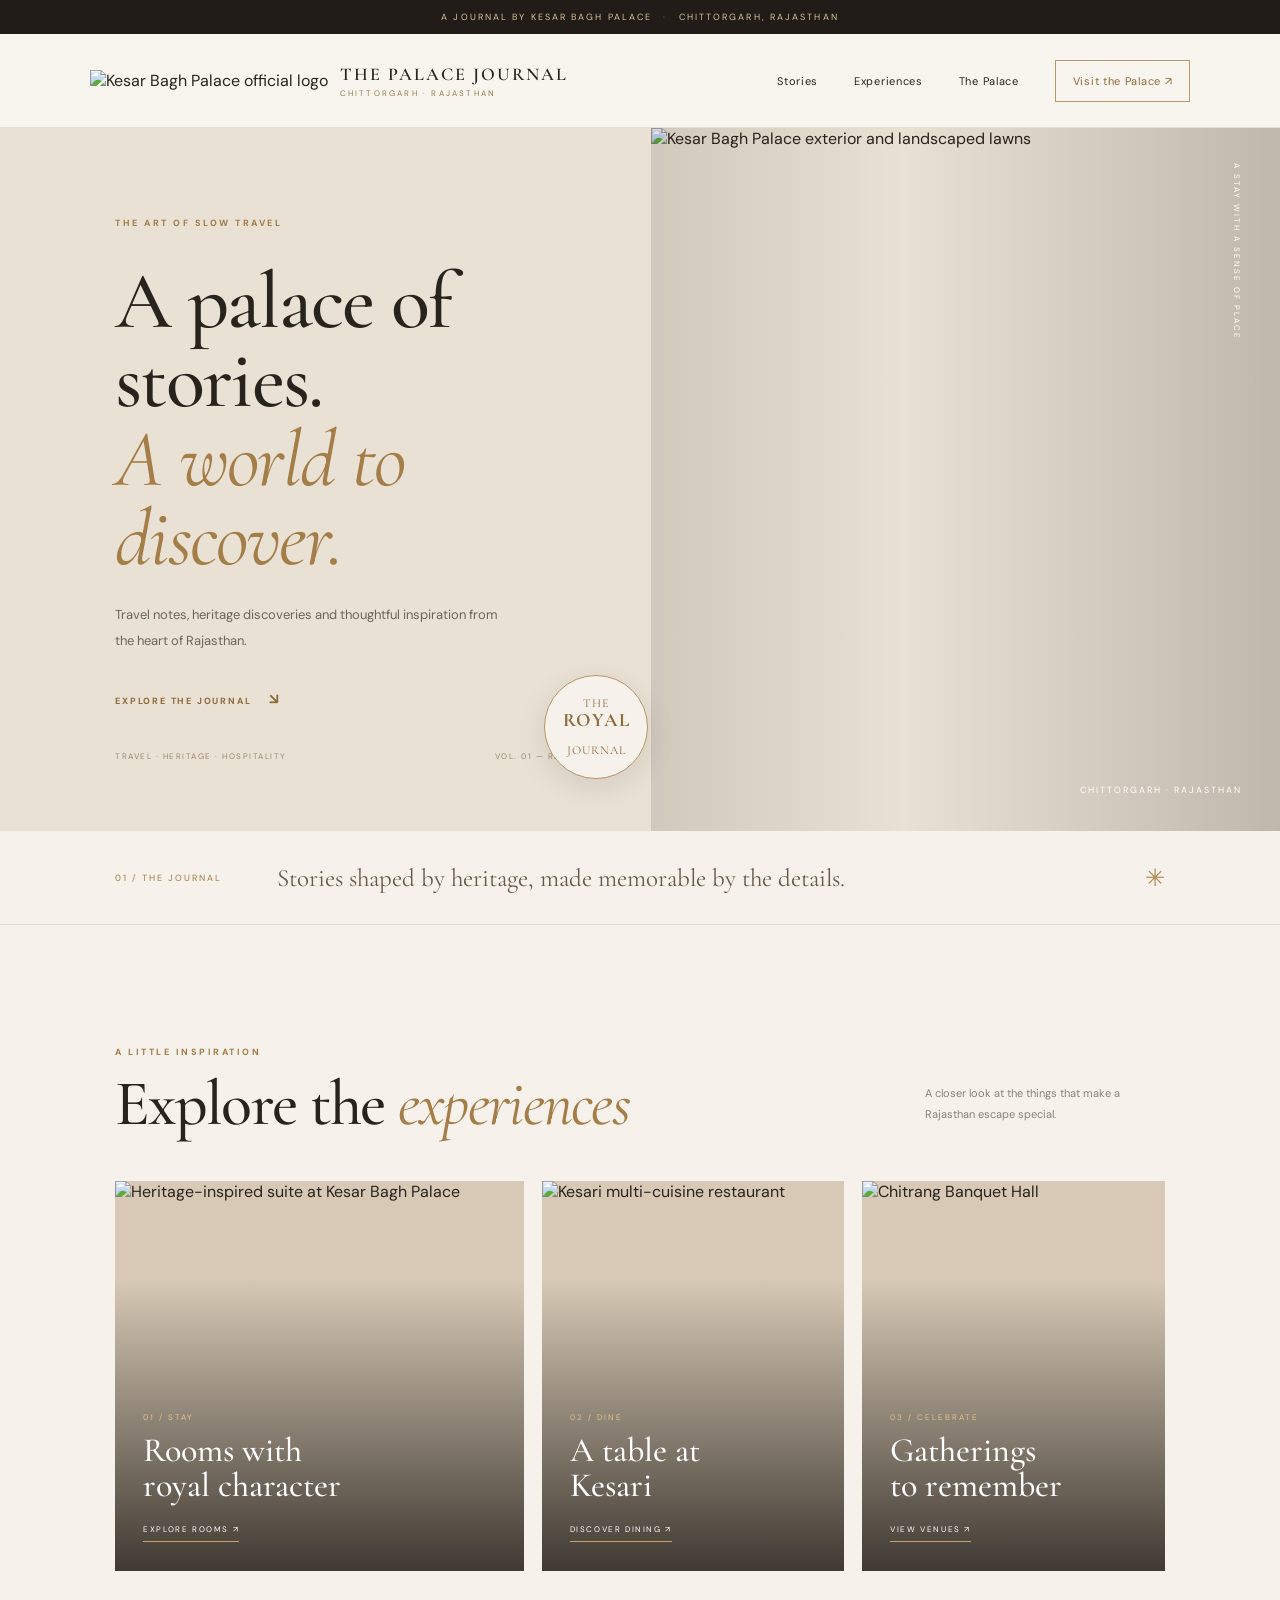
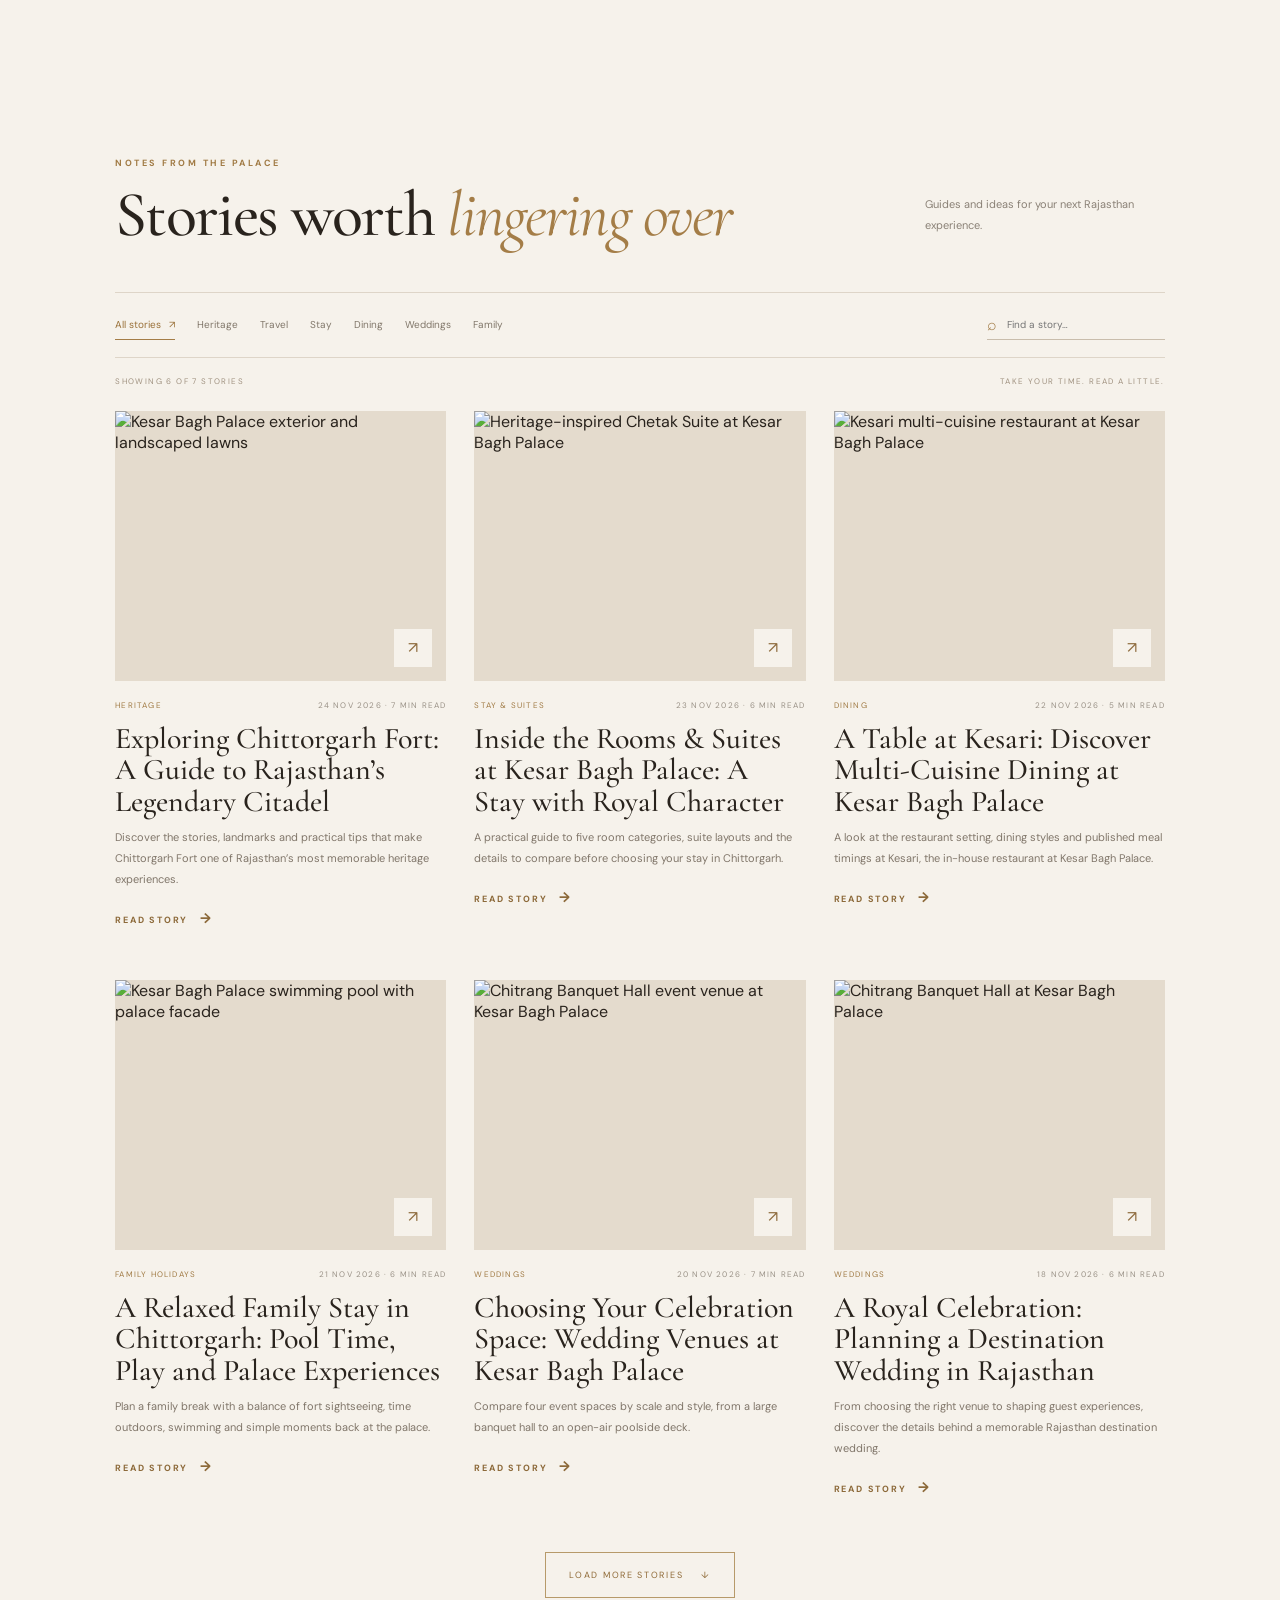
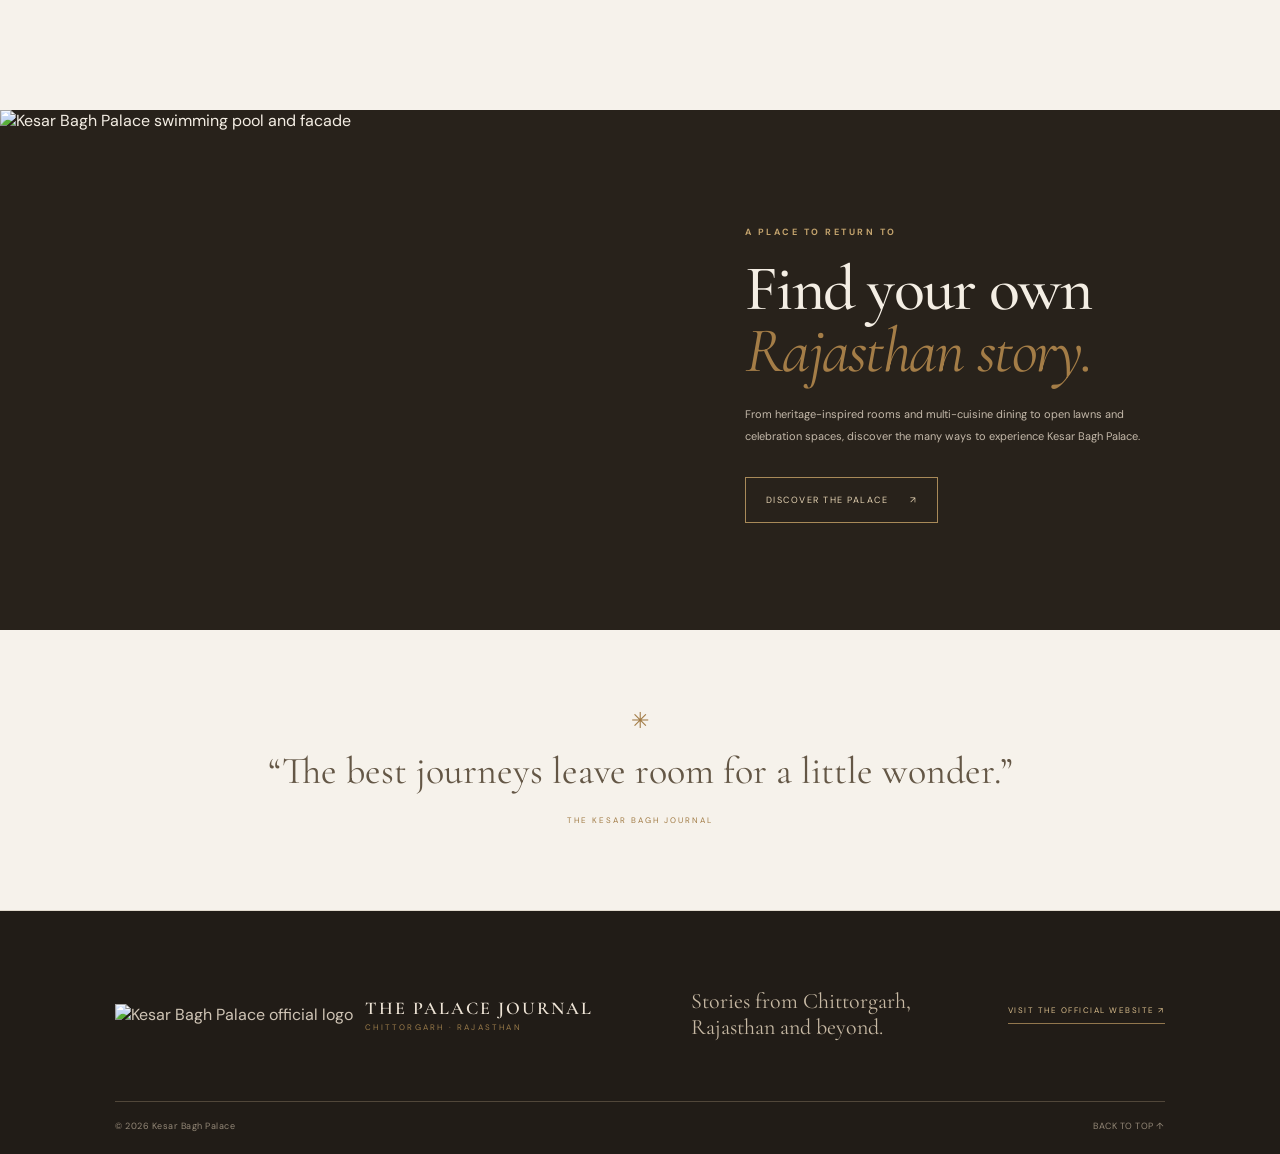
==== commit 6f546602: "Use official Kesar Bagh Palace logo in journal branding" ====
--- a/index.html
+++ b/index.html
@@ -5,7 +5,7 @@
 <meta name="theme-color" content="#211c17"><link rel="preconnect" href="https://fonts.googleapis.com"><link rel="preconnect" href="https://fonts.gstatic.com" crossorigin>
 <link href="https://fonts.googleapis.com/css2?family=Cormorant+Garamond:wght@400;500;600;700&family=DM+Sans:wght@400;500;600;700&display=swap" rel="stylesheet"><link rel="stylesheet" href="styles.css"></head>
 <body><div class="reading-progress" id="reading-progress"></div><div class="topline">A JOURNAL BY KESAR BAGH PALACE <span>·</span> CHITTORGARH, RAJASTHAN</div>
-<header class="site-header"><a class="brand" href="index.html"><span class="brand-mark">KB</span><span><strong>KESAR BAGH</strong><small>THE PALACE JOURNAL</small></span></a>
+<header class="site-header"><a class="brand" href="index.html"><img class="brand-logo" src="https://assets.simplotel.com/simplotel/image/upload/q_90%2Cfl_progressive%2Cw_356%2Cf_auto%2Cc_limit/kesar-bagh-palace-chittorgarh/kesar_bagh_white_logo_f383c1ef" alt="Kesar Bagh Palace official logo"><span class="brand-caption"><strong>THE PALACE JOURNAL</strong><small>CHITTORGARH · RAJASTHAN</small></span></a>
 <button class="menu-toggle" id="menu-toggle" aria-label="Open navigation" aria-expanded="false">☰</button><nav id="main-nav"><a href="#stories">Stories</a><a href="#experiences">Experiences</a><a href="#about">The Palace</a><a class="nav-cta" href="https://www.kesarbaghchittor.com/" target="_blank" rel="noopener">Visit the Palace ↗</a></nav></header>
 <main><section class="hero"><div class="hero-copy"><p class="eyebrow reveal">THE ART OF SLOW TRAVEL</p><h1 class="reveal">A palace of stories.<br><em>A world to discover.</em></h1><p class="hero-intro reveal">Travel notes, heritage discoveries and thoughtful inspiration from the heart of Rajasthan.</p><a class="text-link reveal" href="#stories">EXPLORE THE JOURNAL <span>↘</span></a><div class="hero-bottomline"><span>TRAVEL · HERITAGE · HOSPITALITY</span><span>VOL. 01 — RAJASTHAN</span></div></div><div class="hero-image"><img src="https://assets.simplotel.com/simplotel/image/upload/x_0%2Cy_214%2Cw_4096%2Ch_2304%2Cr_0%2Cc_crop/q_80%2Cw_900%2Cdpr_1%2Cf_auto%2Cfl_progressive%2Cc_limit/kesar-bagh-palace-chittorgarh/5b2d24c24809c80ec6134f43233940d891cd25cd_%281%29_62748692" alt="Kesar Bagh Palace exterior and landscaped lawns"><div class="image-note">CHITTORGARH · RAJASTHAN</div><div class="hero-image-caption">A STAY WITH A SENSE OF PLACE</div></div><div class="hero-seal">THE<br><b>ROYAL</b><br>JOURNAL</div></section>
 <section class="intro-strip"><span>01 / THE JOURNAL</span><p>Stories shaped by heritage, made memorable by the details.</p><span class="intro-mark">✳</span></section>
@@ -19,5 +19,5 @@
 <div class="results-note"><span id="result-count">Loading stories…</span><span>TAKE YOUR TIME. READ A LITTLE.</span></div><div class="post-grid" id="post-grid"><p class="loading">Gathering stories…</p></div><button class="load-more" id="load-more" hidden>LOAD MORE STORIES <span>↓</span></button></section>
 <section class="palace-banner" id="about"><div class="palace-banner-image"><img src="https://assets.simplotel.com/simplotel/image/upload/w_5000%2Ch_3289/x_0%2Cy_238%2Cw_5000%2Ch_2813%2Cr_0%2Cc_crop/q_80%2Cw_900%2Cdpr_1%2Cf_auto%2Cfl_progressive%2Cc_limit/kesar-bagh-palace-chittorgarh/swimming-pool" alt="Kesar Bagh Palace swimming pool and facade"></div><div class="palace-banner-copy"><p class="eyebrow">A PLACE TO RETURN TO</p><h2>Find your own<br><em>Rajasthan story.</em></h2><p>From heritage-inspired rooms and multi-cuisine dining to open lawns and celebration spaces, discover the many ways to experience Kesar Bagh Palace.</p><a class="button-link" href="https://www.kesarbaghchittor.com/" target="_blank" rel="noopener">DISCOVER THE PALACE <span>↗</span></a></div></section>
 <section class="quote-strip"><span>✳</span><p>“The best journeys leave room for a little wonder.”</p><small>THE KESAR BAGH JOURNAL</small></section></main>
-<footer><div class="footer-main"><a class="brand footer-brand" href="index.html"><span class="brand-mark">KB</span><span><strong>KESAR BAGH</strong><small>THE PALACE JOURNAL</small></span></a><p>Stories from Chittorgarh,<br>Rajasthan and beyond.</p><a class="footer-visit" href="https://www.kesarbaghchittor.com/" target="_blank" rel="noopener">VISIT THE OFFICIAL WEBSITE ↗</a></div><div class="footer-bottom"><span>© <span id="year"></span> Kesar Bagh Palace</span><a href="#top" id="back-top">BACK TO TOP ↑</a></div></footer>
+<footer><div class="footer-main"><a class="brand footer-brand" href="index.html"><img class="brand-logo" src="https://assets.simplotel.com/simplotel/image/upload/q_90%2Cfl_progressive%2Cw_356%2Cf_auto%2Cc_limit/kesar-bagh-palace-chittorgarh/kesar_bagh_white_logo_f383c1ef" alt="Kesar Bagh Palace official logo"><span class="brand-caption"><strong>THE PALACE JOURNAL</strong><small>CHITTORGARH · RAJASTHAN</small></span></a><p>Stories from Chittorgarh,<br>Rajasthan and beyond.</p><a class="footer-visit" href="https://www.kesarbaghchittor.com/" target="_blank" rel="noopener">VISIT THE OFFICIAL WEBSITE ↗</a></div><div class="footer-bottom"><span>© <span id="year"></span> Kesar Bagh Palace</span><a href="#top" id="back-top">BACK TO TOP ↑</a></div></footer>
 <button class="back-to-top" id="back-to-top" aria-label="Back to top">↑</button><script src="app.js"></script></body></html>
--- a/styles.css
+++ b/styles.css
@@ -1 +1,2 @@
-*{box-sizing:border-box}html{scroll-behavior:smooth}body{margin:0;background:#f6f2eb;color:#29231d;font-family:"DM Sans",sans-serif}a{color:inherit;text-decoration:none}.topline{background:#211c17;color:#d9c49a;text-align:center;padding:10px 16px;font-size:9px;letter-spacing:2.1px}.site-header{height:92px;padding:0 7.2%;display:flex;align-items:center;justify-content:space-between;border-bottom:1px solid #e4ddd1;background:#f8f5ef}.brand{display:flex;align-items:center;gap:12px}.brand-mark{width:42px;height:42px;border:1px solid #ad8a50;border-radius:50%;display:grid;place-items:center;font-family:"Cormorant Garamond",serif;font-size:19px;color:#98713a}.brand strong{display:block;font-family:"Cormorant Garamond",serif;font-size:17px;letter-spacing:2px;font-weight:600}.brand small{display:block;font-size:8px;letter-spacing:2.2px;color:#9a7b4a;margin-top:3px}.site-header nav{display:flex;gap:34px;font-size:11px;letter-spacing:.7px}.site-header nav a:hover,.footer-bottom a:hover{color:#a37c42}.hero{position:relative;display:grid;grid-template-columns:47% 53%;min-height:590px;background:#e9e1d4;padding-left:9.5%}.hero-copy{align-self:center;padding:80px 40px 80px 0;position:relative;z-index:2}.eyebrow{font-size:9px;letter-spacing:2.5px;color:#a17b45;font-weight:700}.hero h1,.section-heading h2,.discover h2,.article-header h1{font-family:"Cormorant Garamond",serif;font-weight:500;line-height:.98;letter-spacing:-1.5px}.hero h1{font-size:clamp(52px,6vw,82px);margin:24px 0}.hero h1 em,.section-heading h2 em,.discover h2 em{color:#a47d47;font-weight:400}.hero-intro{font-size:13px;line-height:2;color:#6e6559;max-width:360px;margin-bottom:35px}.text-link,.read-link{font-size:9px;letter-spacing:1.8px;font-weight:700;color:#8c6939}.text-link span{margin-left:14px;font-size:15px}.hero-image{position:relative;min-height:590px;overflow:hidden}.hero-image img{width:100%;height:100%;object-fit:cover;position:absolute;inset:0}.hero-image:after{content:"";position:absolute;inset:0;background:linear-gradient(90deg,rgba(35,27,19,.1),transparent 35%,rgba(25,20,16,.12))}.image-note{position:absolute;z-index:1;bottom:26px;right:32px;color:#fff;font-size:9px;letter-spacing:2px}.hero-seal{position:absolute;z-index:2;left:43%;bottom:40px;width:90px;height:90px;border:1px solid #b59662;border-radius:50%;background:#f6f2eb;display:grid;align-content:center;text-align:center;font-family:"Cormorant Garamond",serif;font-size:11px;line-height:1.1;color:#8d6b3d;letter-spacing:1px}.hero-seal b{font-size:16px}.intro-strip{padding:27px 9.5%;display:flex;gap:55px;align-items:center;border-bottom:1px solid #e3dbcf}.intro-strip span{font-size:9px;letter-spacing:2px;color:#a17b45}.intro-strip p{font-family:"Cormorant Garamond",serif;font-size:22px;margin:0;color:#65594b}.section-wrap{padding:100px 9.5% 110px}.section-heading{display:flex;justify-content:space-between;align-items:end;margin-bottom:42px}.section-heading h2,.discover h2{font-size:57px;margin:13px 0 0}.section-aside{font-size:11px;color:#8a8176;max-width:220px;line-height:1.8}.toolbar{display:flex;justify-content:space-between;align-items:center;gap:20px;border-top:1px solid #ded5c8;border-bottom:1px solid #ded5c8;padding:17px 0;margin-bottom:35px}.filters{display:flex;gap:20px;flex-wrap:wrap}.filter{border:0;background:none;padding:6px 0;color:#81776a;font:inherit;font-size:10px;cursor:pointer}.filter.active,.filter:hover{color:#9a7139;border-bottom:1px solid #a47d47}.search{border-bottom:1px solid #c9bdac;display:flex;align-items:center;gap:8px;padding:4px 0;color:#a17b45}.search input{width:150px;border:0;outline:0;background:transparent;font:inherit;font-size:10px}.post-grid{display:grid;grid-template-columns:repeat(3,1fr);gap:42px 25px}.post-card{min-width:0}.card-image{height:225px;display:block;position:relative;overflow:hidden;background:#e4dbcd}.card-image img{width:100%;height:100%;object-fit:cover;transition:transform .6s}.post-card:hover .card-image img{transform:scale(1.04)}.card-arrow{position:absolute;right:13px;bottom:13px;background:#f6f2eb;width:34px;height:34px;display:grid;place-items:center;color:#8e6c3e}.card-meta{display:flex;justify-content:space-between;margin-top:19px;color:#a17b45;font-size:8px;letter-spacing:1.2px;text-transform:uppercase}.card-meta span+span{color:#9a9287}.post-card h3{font-family:"Cormorant Garamond",serif;font-size:27px;line-height:1.08;font-weight:500;margin:13px 0 10px}.post-card h3 a:hover{color:#9a7139}.post-card>p{font-size:11px;color:#80766a;line-height:1.8;margin:0 0 17px}.read-link span{font-size:14px;margin-left:8px}.large-card{grid-column:span 1}.empty,.loading{color:#8c8174;font-size:13px;padding:30px 0}.discover{display:grid;grid-template-columns:1fr 1fr;min-height:420px;background:#28221b;color:#f4eee4}.discover-image{background:url("https://assets.simplotel.com/simplotel/image/upload/x_0%2Cy_214%2Cw_4096%2Ch_2304%2Cr_0%2Cc_crop/q_80%2Cw_900%2Cdpr_1%2Cf_auto%2Cfl_progressive%2Cc_limit/kesar-bagh-palace-chittorgarh/5b2d24c24809c80ec6134f43233940d891cd25cd_%281%29_62748692") center/cover}.discover-copy{align-self:center;padding:65px 13%}.discover-copy .eyebrow{color:#c3a36d}.discover h2{font-size:53px;margin:18px 0}.discover-copy>p:not(.eyebrow){font-size:11px;line-height:2;color:#c4b9aa;max-width:370px;margin-bottom:28px}.button-link{display:inline-block;border:1px solid #a88a59;padding:15px 19px;font-size:9px;letter-spacing:1.5px;color:#e5d3b3}.button-link span{margin-left:18px}footer{background:#211c17;color:#cfc4b5;padding:44px 9.5% 20px;display:grid;grid-template-columns:1fr 1fr;align-items:center}footer .brand strong{color:#eee4d6}footer .brand-mark{color:#d2b47d}footer>p{text-align:right;font-family:"Cormorant Garamond",serif;font-size:19px;color:#c7b9a4}.footer-bottom{grid-column:1/-1;border-top:1px solid #51473a;margin-top:30px;padding-top:17px;display:flex;justify-content:space-between;color:#948878;font-size:9px;letter-spacing:.5px}.article-shell{max-width:1050px;margin:auto;padding:55px 28px 100px}.back-link{font-size:9px;letter-spacing:1.6px;color:#9a7139}.article-header{text-align:center;max-width:820px;margin:55px auto 42px}.article-header h1{font-size:clamp(44px,6vw,72px);margin:20px 0}.article-deck{max-width:620px;margin:auto;color:#81766a;font-size:13px;line-height:1.9}.article-hero{height:480px;margin:0 0 55px;background:#e4dbcd}.article-hero img{width:100%;height:100%;object-fit:cover}.article-body{max-width:690px;margin:auto;font-family:"Cormorant Garamond",serif;font-size:21px;line-height:1.65;color:#4d453c}.article-body p{margin:0 0 24px}.article-body h2{font-size:34px;font-weight:500;margin:40px 0 12px;color:#302920}.article-body strong{color:#7e6036}.article-end{text-align:center;border-top:1px solid #ded5c8;margin:65px auto 0;padding-top:35px}.article-end>span{color:#a17b45}.article-end p{font-family:"Cormorant Garamond",serif;font-size:24px}.article-end .text-link{display:inline-block;margin-top:8px}@media(max-width:800px){.site-header{padding:0 5%;height:78px}.site-header nav{gap:15px;font-size:9px}.hero{padding-left:7%;grid-template-columns:1fr;min-height:0}.hero-copy{padding:65px 7% 48px 0}.hero-image{min-height:350px;margin-left:-7%}.hero-seal{left:auto;right:6%;bottom:315px}.intro-strip{padding:22px 7%;gap:20px}.intro-strip p{font-size:18px}.section-wrap{padding:70px 7%}.post-grid{grid-template-columns:repeat(2,1fr)}.discover{grid-template-columns:1fr}.discover-image{min-height:260px}.discover-copy{padding:55px 8%}footer{padding-left:7%;padding-right:7%}}@media(max-width:520px){.topline{font-size:7px;letter-spacing:1.3px}.site-header nav a:nth-child(2){display:none}.brand strong{font-size:15px}.hero h1{font-size:54px}.hero-image{min-height:280px}.hero-seal{width:76px;height:76px;bottom:245px}.intro-strip{display:block}.intro-strip p{margin-top:10px}.section-heading{display:block}.section-heading h2,.discover h2{font-size:46px}.section-aside{margin-top:14px}.toolbar{align-items:flex-start;flex-direction:column}.filters{gap:13px}.search input{width:220px}.post-grid{grid-template-columns:1fr;gap:36px}.card-image{height:240px}.discover-image{min-height:220px}footer{grid-template-columns:1fr}footer>p{text-align:left}.footer-bottom{margin-top:20px}.article-shell{padding:35px 20px 70px}.article-header{margin:42px auto 30px}.article-hero{height:260px;margin-bottom:35px}.article-body{font-size:19px}.article-body h2{font-size:30px}}+*{box-sizing:border-box}html{scroll-behavior:smooth;scroll-padding-top:90px}body{margin:0;background:#f6f2eb;color:#29231d;font-family:"DM Sans",sans-serif}a{color:inherit;text-decoration:none}button,input{font:inherit}.reading-progress{height:3px;width:0;position:fixed;top:0;left:0;background:#b18a50;z-index:1000;transition:width .1s linear}.topline{background:#211c17;color:#d9c49a;text-align:center;padding:11px 16px;font-size:9px;letter-spacing:2.1px}.topline span{padding:0 7px;color:#987746}.site-header{height:94px;padding:0 max(calc((100% - 1440px)/2),7%);display:flex;align-items:center;justify-content:space-between;border-bottom:1px solid #e4ddd1;background:#f8f5ef;position:sticky;top:0;z-index:50;transition:box-shadow .3s}.site-header.scrolled{box-shadow:0 7px 30px #29231d12}.brand{display:flex;align-items:center;gap:12px}.brand-mark{width:45px;height:45px;border:1px solid #ad8a50;border-radius:50%;display:grid;place-items:center;font-family:"Cormorant Garamond",serif;font-size:20px;color:#98713a}.brand strong{display:block;font-family:"Cormorant Garamond",serif;font-size:18px;letter-spacing:2px;font-weight:600}.brand small{display:block;font-size:8px;letter-spacing:2.2px;color:#9a7b4a;margin-top:3px}.site-header nav{display:flex;align-items:center;gap:36px;font-size:11px;letter-spacing:.7px}.site-header nav a{transition:color .2s}.site-header nav a:hover,.footer-bottom a:hover{color:#a37c42}.site-header .nav-cta{border:1px solid #b79a6a;padding:13px 17px;color:#8f6a37}.menu-toggle{display:none;background:none;border:0;font-size:24px;color:#8d6b3d}.hero{position:relative;display:grid;grid-template-columns:46% 54%;min-height:690px;background:#e9e1d4;padding-left:max(calc((100% - 1320px)/2),9%)}.hero-copy{align-self:stretch;display:flex;flex-direction:column;justify-content:center;padding:80px 45px 70px 0;position:relative;z-index:2}.eyebrow{font-size:9px;letter-spacing:2.5px;color:#a17b45;font-weight:700}.hero h1,.section-heading h2,.palace-banner h2,.article-header h1{font-family:"Cormorant Garamond",serif;font-weight:500;line-height:.98;letter-spacing:-1.7px}.hero h1{font-size:clamp(62px,6.3vw,94px);margin:24px 0}.hero h1 em,.section-heading h2 em,.palace-banner h2 em{color:#a47d47;font-weight:400}.hero-intro{font-size:13px;line-height:2;color:#6e6559;max-width:390px;margin:0 0 35px}.text-link,.read-link{font-size:9px;letter-spacing:1.8px;font-weight:700;color:#8c6939}.text-link span{margin-left:14px;font-size:15px}.hero-bottomline{display:flex;justify-content:space-between;gap:12px;margin-top:auto;padding-top:42px;font-size:8px;letter-spacing:1.5px;color:#9b896f}.hero-image{position:relative;min-height:690px;overflow:hidden}.hero-image img{width:100%;height:100%;object-fit:cover;position:absolute;inset:0;animation:heroReveal 1.2s ease both}.hero-image:after{content:"";position:absolute;inset:0;background:linear-gradient(90deg,rgba(35,27,19,.12),transparent 40%,rgba(25,20,16,.2))}.image-note{position:absolute;z-index:1;bottom:35px;right:38px;color:#fff;font-size:9px;letter-spacing:2px}.hero-image-caption{position:absolute;z-index:1;top:35px;right:38px;color:#fff;font-size:8px;letter-spacing:2px;writing-mode:vertical-rl}.hero-seal{position:absolute;z-index:3;left:42.5%;bottom:52px;width:104px;height:104px;border:1px solid #b59662;border-radius:50%;background:#f6f2eb;display:grid;align-content:center;text-align:center;font-family:"Cormorant Garamond",serif;font-size:12px;line-height:1.1;color:#8d6b3d;letter-spacing:1px;box-shadow:0 8px 30px #1d17131a}.hero-seal b{font-size:19px}.intro-strip{padding:31px max(calc((100% - 1320px)/2),9%);display:flex;gap:55px;align-items:center;border-bottom:1px solid #e3dbcf}.intro-strip>span:first-child{font-size:9px;letter-spacing:2px;color:#a17b45;white-space:nowrap}.intro-strip p{font-family:"Cormorant Garamond",serif;font-size:25px;margin:0;color:#65594b}.intro-mark{margin-left:auto;color:#b18a50;font-size:24px}.section-wrap{max-width:1500px;margin:auto;padding:112px 9%}.section-heading{display:flex;justify-content:space-between;align-items:end;margin-bottom:45px}.section-heading h2,.palace-banner h2{font-size:clamp(48px,5vw,68px);margin:15px 0 0}.section-aside{font-size:11px;color:#8a8176;max-width:240px;line-height:1.9}.experience-grid{display:grid;grid-template-columns:1.35fr 1fr 1fr;gap:18px}.experience-card{height:390px;display:block;position:relative;overflow:hidden;background:#d7c9b5}.experience-card img{width:100%;height:100%;object-fit:cover;transition:transform .8s cubic-bezier(.2,.7,.2,1)}.experience-card:hover img{transform:scale(1.07)}.experience-shade{position:absolute;inset:0;background:linear-gradient(0deg,#17130fc9,transparent 75%)}.experience-content{position:absolute;left:28px;bottom:29px;color:#fff;display:flex;flex-direction:column;align-items:flex-start}.experience-content small{font-size:8px;letter-spacing:2px;color:#e0c18b}.experience-content strong{font-family:"Cormorant Garamond",serif;font-size:34px;line-height:1.02;font-weight:500;margin:12px 0 20px}.experience-content i{font-style:normal;font-size:8px;letter-spacing:1.6px;border-bottom:1px solid #c5a36c;padding-bottom:7px}.stories{padding-top:65px}.toolbar{display:flex;justify-content:space-between;align-items:center;gap:20px;border-top:1px solid #ded5c8;border-bottom:1px solid #ded5c8;padding:17px 0;margin-bottom:18px}.filters{display:flex;gap:22px;flex-wrap:wrap}.filter{border:0;border-bottom:1px solid transparent;background:none;padding:8px 0;color:#81776a;font-size:10px;cursor:pointer;transition:color .2s,border-color .2s}.filter.active,.filter:hover{color:#9a7139;border-bottom-color:#a47d47}.filter span{padding-left:5px}.search{border-bottom:1px solid #c9bdac;display:flex;align-items:center;gap:8px;padding:4px 0;color:#a17b45}.search input{width:160px;border:0;outline:0;background:transparent;font-size:10px}.results-note{display:flex;justify-content:space-between;margin:0 0 25px;color:#a09280;font-size:8px;letter-spacing:1.4px}.post-grid{display:grid;grid-template-columns:repeat(3,minmax(0,1fr));gap:52px 28px}.post-card{min-width:0;animation:cardIn .65s both}.card-image{height:270px;display:block;position:relative;overflow:hidden;background:#e4dbcd}.card-image img{width:100%;height:100%;object-fit:cover;transition:transform .7s,filter .5s}.post-card:hover .card-image img{transform:scale(1.055);filter:saturate(1.08)}.card-arrow{position:absolute;right:14px;bottom:14px;background:#f6f2eb;width:38px;height:38px;display:grid;place-items:center;color:#8e6c3e;transition:background .2s,color .2s,transform .2s}.post-card:hover .card-arrow{background:#a17b45;color:#fff;transform:rotate(45deg)}.card-meta{display:flex;justify-content:space-between;margin-top:19px;color:#a17b45;font-size:8px;letter-spacing:1.2px;text-transform:uppercase}.card-meta span+span{color:#9a9287}.post-card h3{font-family:"Cormorant Garamond",serif;font-size:30px;line-height:1.05;font-weight:500;margin:13px 0 10px}.post-card h3 a:hover{color:#9a7139}.post-card>p{font-size:11px;color:#80766a;line-height:1.9;margin:0 0 17px}.read-link span{font-size:14px;margin-left:8px}.load-more{display:block;margin:55px auto 0;padding:16px 23px;border:1px solid #b79a6a;background:transparent;color:#8f6a37;font-size:9px;letter-spacing:1.7px;cursor:pointer;transition:background .2s,color .2s}.load-more:hover{background:#8f6a37;color:#fff}.load-more span{margin-left:14px}.empty,.loading{color:#8c8174;font-size:13px;padding:30px 0}.palace-banner{display:grid;grid-template-columns:1.05fr .95fr;background:#28221b;color:#f4eee4;min-height:520px}.palace-banner-image{min-height:520px;overflow:hidden}.palace-banner-image img{width:100%;height:100%;object-fit:cover;transition:transform 1s}.palace-banner:hover .palace-banner-image img{transform:scale(1.025)}.palace-banner-copy{align-self:center;padding:70px 12%}.palace-banner-copy .eyebrow{color:#c3a36d}.palace-banner h2{font-size:clamp(50px,5vw,69px);margin:20px 0}.palace-banner-copy>p:not(.eyebrow){font-size:11px;line-height:2;color:#c4b9aa;max-width:410px;margin-bottom:30px}.button-link{display:inline-block;border:1px solid #a88a59;padding:16px 20px;font-size:9px;letter-spacing:1.5px;color:#e5d3b3;transition:background .2s}.button-link:hover{background:#a88a59;color:#211c17}.button-link span{margin-left:18px}.quote-strip{text-align:center;padding:76px 20px 82px;border-bottom:1px solid #e1d9cd}.quote-strip>span{color:#a17b45;font-size:22px}.quote-strip p{font-family:"Cormorant Garamond",serif;font-size:clamp(27px,3vw,38px);color:#645746;margin:13px 0}.quote-strip small{font-size:8px;letter-spacing:2px;color:#a17b45}footer{background:#211c17;color:#cfc4b5;padding:55px 9% 22px}.footer-main{display:flex;align-items:center;justify-content:space-between;gap:30px}.footer-brand strong{color:#eee4d6}.footer-brand .brand-mark{color:#d2b47d}.footer-main>p{font-family:"Cormorant Garamond",serif;font-size:22px;line-height:1.2;color:#c7b9a4}.footer-visit{font-size:8px;letter-spacing:1.5px;color:#d9bd8c;border-bottom:1px solid #92774e;padding-bottom:8px}.footer-bottom{border-top:1px solid #51473a;margin-top:38px;padding-top:18px;display:flex;justify-content:space-between;color:#948878;font-size:9px;letter-spacing:.5px}.back-to-top{position:fixed;right:25px;bottom:25px;width:42px;height:42px;border:0;background:#9b7847;color:#fff;font-size:19px;opacity:0;pointer-events:none;transform:translateY(10px);transition:.3s;z-index:40;cursor:pointer}.back-to-top.visible{opacity:1;pointer-events:auto;transform:translateY(0)}.reveal{opacity:0;transform:translateY(22px);transition:opacity .8s,transform .8s}.reveal.in-view{opacity:1;transform:translateY(0)}@keyframes heroReveal{from{transform:scale(1.06);opacity:.6}to{transform:scale(1);opacity:1}}@keyframes cardIn{from{opacity:0;transform:translateY(18px)}to{opacity:1;transform:translateY(0)}}@media(prefers-reduced-motion:reduce){*,*:before,*:after{scroll-behavior:auto!important;animation-duration:.01ms!important;animation-iteration-count:1!important;transition-duration:.01ms!important}.reveal{opacity:1;transform:none}}@media(max-width:1000px){.site-header{padding:0 5%}.hero{padding-left:7%;min-height:580px}.hero-image{min-height:580px}.hero h1{font-size:66px}.section-wrap{padding-left:7%;padding-right:7%}.experience-card{height:330px}.card-image{height:220px}.post-grid{gap:42px 20px}.palace-banner-copy{padding:55px 9%}}@media(max-width:720px){.site-header{height:78px}.menu-toggle{display:block}.site-header nav{display:none;position:absolute;top:78px;left:0;right:0;background:#f8f5ef;padding:20px 7% 25px;box-shadow:0 15px 20px #211c1715;flex-direction:column;align-items:flex-start;gap:22px}.site-header nav.open{display:flex}.hero{grid-template-columns:1fr;padding-left:7%;min-height:0}.hero-copy{padding:65px 7% 36px 0;min-height:440px}.hero h1{font-size:clamp(55px,12vw,75px)}.hero-image{min-height:360px;margin-left:-7%}.hero-seal{left:auto;right:6%;bottom:320px;width:83px;height:83px}.hero-bottomline{font-size:7px}.intro-strip{padding:23px 7%;gap:17px}.intro-strip p{font-size:20px}.intro-mark{display:none}.section-wrap{padding:75px 7%}.section-heading{display:block}.section-heading h2{font-size:53px}.section-aside{margin-top:14px}.experience-grid{grid-template-columns:1fr 1fr}.experience-card{height:300px}.experience-stay{grid-column:span 2;height:350px}.toolbar{align-items:flex-start;flex-direction:column}.filters{gap:15px}.search input{width:240px}.post-grid{grid-template-columns:repeat(2,minmax(0,1fr));gap:35px 17px}.card-image{height:190px}.post-card h3{font-size:25px}.palace-banner{grid-template-columns:1fr}.palace-banner-image{min-height:300px}.palace-banner-copy{padding:55px 8%}.footer-main{flex-wrap:wrap}.footer-main>p{margin-right:auto}.footer-visit{width:100%}}@media(max-width:480px){.topline{font-size:7px;letter-spacing:1.2px}.hero-copy{min-height:405px}.hero h1{font-size:53px}.hero-image{min-height:270px}.hero-seal{bottom:235px}.intro-strip{display:block}.intro-strip p{margin-top:9px}.section-heading h2{font-size:45px}.experience-grid{grid-template-columns:1fr}.experience-card,.experience-stay{grid-column:auto;height:280px}.post-grid{grid-template-columns:1fr;gap:38px}.card-image{height:245px}.post-card h3{font-size:29px}.results-note span:last-child{display:none}.palace-banner-image{min-height:230px}.palace-banner h2{font-size:49px}.footer-main{display:block}.footer-main>p{margin:24px 0}.footer-bottom{margin-top:28px}.back-to-top{right:15px;bottom:15px}}
+.article-shell{max-width:1120px;margin:auto;padding:58px 28px 110px}.back-link{font-size:9px;letter-spacing:1.6px;color:#9a7139}.article-header{text-align:center;max-width:850px;margin:62px auto 48px}.article-header h1{font-size:clamp(46px,6vw,78px);margin:22px 0}.article-deck{max-width:650px;margin:auto;color:#81766a;font-size:13px;line-height:2}.article-hero{height:540px;margin:0 0 62px;background:#e4dbcd;overflow:hidden}.article-hero img{width:100%;height:100%;object-fit:cover}.article-body{max-width:760px;margin:auto;font-family:"Cormorant Garamond",serif;font-size:23px;line-height:1.7;color:#4d453c}.article-body p{margin:0 0 26px}.article-body h2{font-size:38px;font-weight:500;line-height:1.1;margin:48px 0 15px;color:#302920}.article-body a{color:#936e3d;text-decoration:underline;text-underline-offset:4px}.article-body strong{color:#7e6036}.article-end{text-align:center;border-top:1px solid #ded5c8;margin:75px auto 0;padding-top:38px}.article-end>span{color:#a17b45;font-size:24px}.article-end p{font-family:"Cormorant Garamond",serif;font-size:28px}.article-end .text-link{display:inline-block;margin-top:8px}@media(max-width:720px){.article-shell{padding:38px 7% 75px}.article-header{margin:45px auto 35px}.article-hero{height:340px;margin-bottom:40px}.article-body{font-size:20px}.article-body h2{font-size:33px}}@media(max-width:480px){.article-shell{padding:32px 20px 65px}.article-header h1{font-size:46px}.article-hero{height:250px}.article-body{font-size:19px}.article-body h2{font-size:30px}}
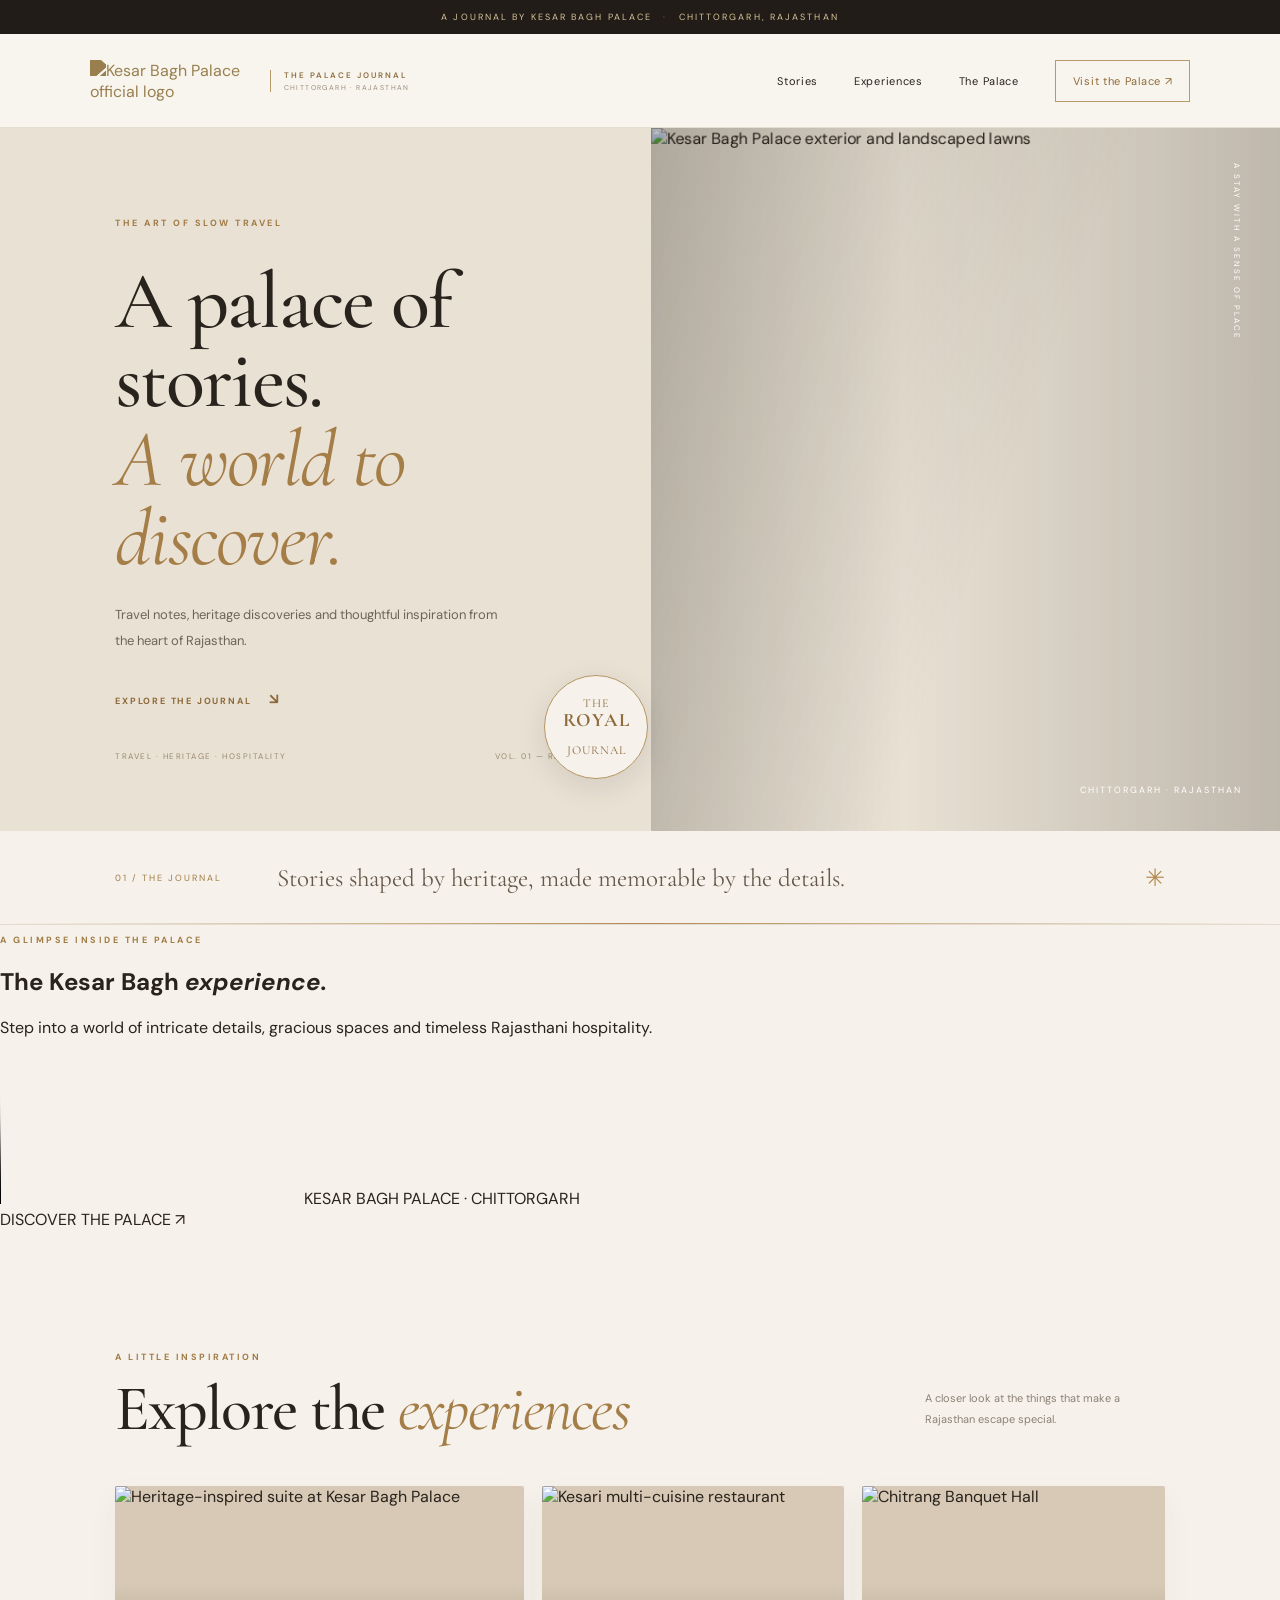
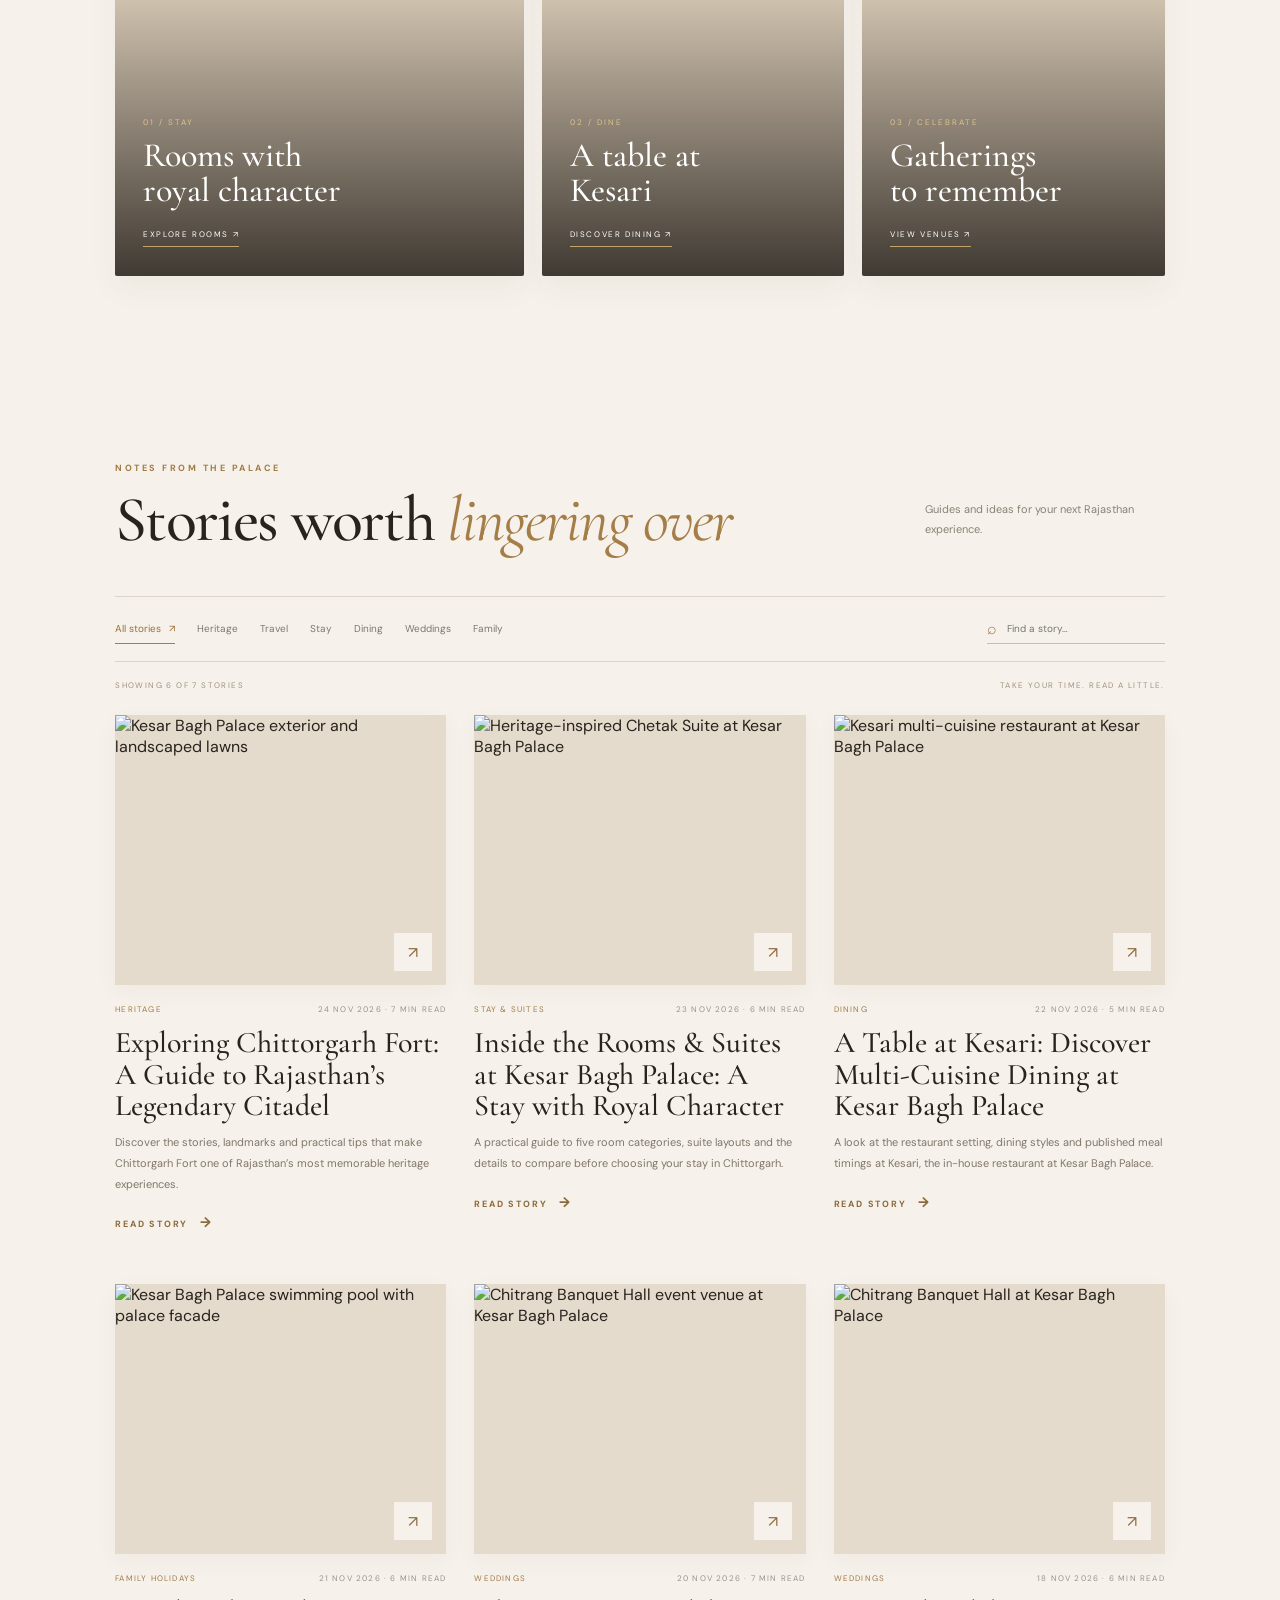
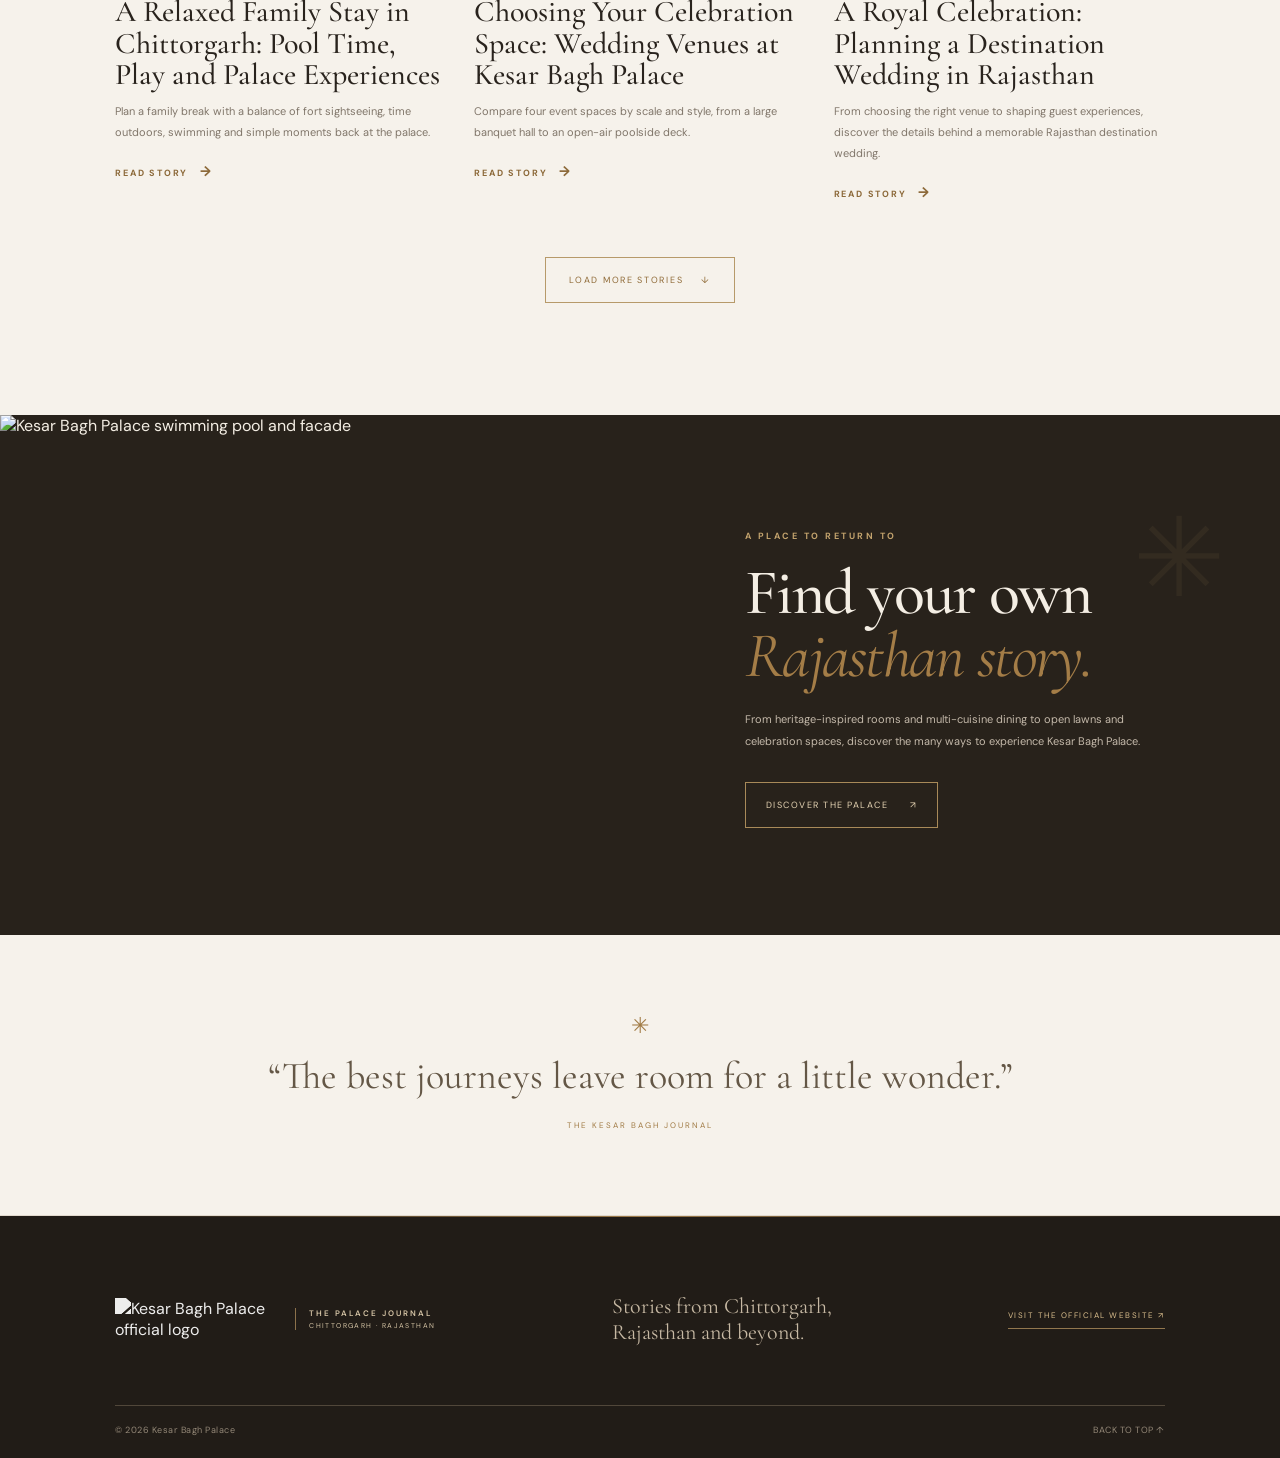
==== commit 3ad95b45: "Add official Kesar Bagh Palace film to journal homepage" ====
--- a/index.html
+++ b/index.html
@@ -9,6 +9,17 @@
 <button class="menu-toggle" id="menu-toggle" aria-label="Open navigation" aria-expanded="false">☰</button><nav id="main-nav"><a href="#stories">Stories</a><a href="#experiences">Experiences</a><a href="#about">The Palace</a><a class="nav-cta" href="https://www.kesarbaghchittor.com/" target="_blank" rel="noopener">Visit the Palace ↗</a></nav></header>
 <main><section class="hero"><div class="hero-copy"><p class="eyebrow reveal">THE ART OF SLOW TRAVEL</p><h1 class="reveal">A palace of stories.<br><em>A world to discover.</em></h1><p class="hero-intro reveal">Travel notes, heritage discoveries and thoughtful inspiration from the heart of Rajasthan.</p><a class="text-link reveal" href="#stories">EXPLORE THE JOURNAL <span>↘</span></a><div class="hero-bottomline"><span>TRAVEL · HERITAGE · HOSPITALITY</span><span>VOL. 01 — RAJASTHAN</span></div></div><div class="hero-image"><img src="https://assets.simplotel.com/simplotel/image/upload/x_0%2Cy_214%2Cw_4096%2Ch_2304%2Cr_0%2Cc_crop/q_80%2Cw_900%2Cdpr_1%2Cf_auto%2Cfl_progressive%2Cc_limit/kesar-bagh-palace-chittorgarh/5b2d24c24809c80ec6134f43233940d891cd25cd_%281%29_62748692" alt="Kesar Bagh Palace exterior and landscaped lawns"><div class="image-note">CHITTORGARH · RAJASTHAN</div><div class="hero-image-caption">A STAY WITH A SENSE OF PLACE</div></div><div class="hero-seal">THE<br><b>ROYAL</b><br>JOURNAL</div></section>
 <section class="intro-strip"><span>01 / THE JOURNAL</span><p>Stories shaped by heritage, made memorable by the details.</p><span class="intro-mark">✳</span></section>
+<section class="palace-film-section" id="palace-film" aria-labelledby="film-title">
+ <div class="palace-film-heading"><p class="eyebrow">A GLIMPSE INSIDE THE PALACE</p><h2 id="film-title">The Kesar Bagh <em>experience.</em></h2><p>Step into a world of intricate details, gracious spaces and timeless Rajasthani hospitality.</p></div>
+ <div class="palace-film-frame">
+  <video class="palace-film" controls playsinline preload="metadata" poster="https://assets.simplotel.com/simplotel/image/upload/x_0,y_372,w_1600,h_904,r_0/q_80,w_1600,dpr_1,f_auto,fl_progressive,c_limit/kesar-bagh-palace-chittorgarh/11d9f745ab33dcb5cea87ced52ebe9fae6defb8c_e8f354e5" aria-label="Kesar Bagh Palace official video">
+   <source src="https://cdn1.simplotel.com/generic_uploads/production/xLxaPe60/kesarbaghnew.mp4" type="video/mp4">
+   Your browser does not support HTML video. <a href="https://cdn1.simplotel.com/generic_uploads/production/xLxaPe60/kesarbaghnew.mp4">Watch the Kesar Bagh Palace film</a>.
+  </video>
+  <span class="film-caption">KESAR BAGH PALACE · CHITTORGARH</span>
+ </div>
+ <a class="film-visit-link" href="https://www.kesarbaghchittor.com/" target="_blank" rel="noopener">DISCOVER THE PALACE <span>↗</span></a>
+</section>
 <section class="featured-section section-wrap" id="experiences"><div class="section-heading"><div><p class="eyebrow">A LITTLE INSPIRATION</p><h2>Explore the <em>experiences</em></h2></div><p class="section-aside">A closer look at the things that make a Rajasthan escape special.</p></div><div class="experience-grid">
 <a class="experience-card experience-stay" href="https://www.kesarbaghchittor.com/rooms" target="_blank" rel="noopener"><img src="https://assets.simplotel.com/simplotel/image/upload/w_5000%2Ch_3197/x_0%2Cy_192%2Cw_5000%2Ch_2813%2Cr_0%2Cc_crop/q_80%2Cw_900%2Cdpr_1%2Cf_auto%2Cfl_progressive%2Cc_limit/kesar-bagh-palace-chittorgarh/Chetak_Suite_1_17f6eb22" alt="Heritage-inspired suite at Kesar Bagh Palace"><span class="experience-shade"></span><span class="experience-content"><small>01 / STAY</small><strong>Rooms with<br>royal character</strong><i>EXPLORE ROOMS ↗</i></span></a>
 <a class="experience-card" href="https://www.kesarbaghchittor.com/dining" target="_blank" rel="noopener"><img src="https://assets.simplotel.com/simplotel/image/upload/w_5000%2Ch_3333/x_0%2Cy_260%2Cw_5000%2Ch_2813%2Cr_0%2Cc_crop/q_80%2Cw_900%2Cdpr_1%2Cf_auto%2Cfl_progressive%2Cc_limit/kesar-bagh-palace-chittorgarh/KESARI_MULTICUISINE_RESTAURANT_1_3bc568f6" alt="Kesari multi-cuisine restaurant"><span class="experience-shade"></span><span class="experience-content"><small>02 / DINE</small><strong>A table at<br>Kesari</strong><i>DISCOVER DINING ↗</i></span></a>
--- a/styles.css
+++ b/styles.css
@@ -1,2 +1,15 @@
 *{box-sizing:border-box}html{scroll-behavior:smooth;scroll-padding-top:90px}body{margin:0;background:#f6f2eb;color:#29231d;font-family:"DM Sans",sans-serif}a{color:inherit;text-decoration:none}button,input{font:inherit}.reading-progress{height:3px;width:0;position:fixed;top:0;left:0;background:#b18a50;z-index:1000;transition:width .1s linear}.topline{background:#211c17;color:#d9c49a;text-align:center;padding:11px 16px;font-size:9px;letter-spacing:2.1px}.topline span{padding:0 7px;color:#987746}.site-header{height:94px;padding:0 max(calc((100% - 1440px)/2),7%);display:flex;align-items:center;justify-content:space-between;border-bottom:1px solid #e4ddd1;background:#f8f5ef;position:sticky;top:0;z-index:50;transition:box-shadow .3s}.site-header.scrolled{box-shadow:0 7px 30px #29231d12}.brand{display:flex;align-items:center;gap:12px}.brand-mark{width:45px;height:45px;border:1px solid #ad8a50;border-radius:50%;display:grid;place-items:center;font-family:"Cormorant Garamond",serif;font-size:20px;color:#98713a}.brand strong{display:block;font-family:"Cormorant Garamond",serif;font-size:18px;letter-spacing:2px;font-weight:600}.brand small{display:block;font-size:8px;letter-spacing:2.2px;color:#9a7b4a;margin-top:3px}.site-header nav{display:flex;align-items:center;gap:36px;font-size:11px;letter-spacing:.7px}.site-header nav a{transition:color .2s}.site-header nav a:hover,.footer-bottom a:hover{color:#a37c42}.site-header .nav-cta{border:1px solid #b79a6a;padding:13px 17px;color:#8f6a37}.menu-toggle{display:none;background:none;border:0;font-size:24px;color:#8d6b3d}.hero{position:relative;display:grid;grid-template-columns:46% 54%;min-height:690px;background:#e9e1d4;padding-left:max(calc((100% - 1320px)/2),9%)}.hero-copy{align-self:stretch;display:flex;flex-direction:column;justify-content:center;padding:80px 45px 70px 0;position:relative;z-index:2}.eyebrow{font-size:9px;letter-spacing:2.5px;color:#a17b45;font-weight:700}.hero h1,.section-heading h2,.palace-banner h2,.article-header h1{font-family:"Cormorant Garamond",serif;font-weight:500;line-height:.98;letter-spacing:-1.7px}.hero h1{font-size:clamp(62px,6.3vw,94px);margin:24px 0}.hero h1 em,.section-heading h2 em,.palace-banner h2 em{color:#a47d47;font-weight:400}.hero-intro{font-size:13px;line-height:2;color:#6e6559;max-width:390px;margin:0 0 35px}.text-link,.read-link{font-size:9px;letter-spacing:1.8px;font-weight:700;color:#8c6939}.text-link span{margin-left:14px;font-size:15px}.hero-bottomline{display:flex;justify-content:space-between;gap:12px;margin-top:auto;padding-top:42px;font-size:8px;letter-spacing:1.5px;color:#9b896f}.hero-image{position:relative;min-height:690px;overflow:hidden}.hero-image img{width:100%;height:100%;object-fit:cover;position:absolute;inset:0;animation:heroReveal 1.2s ease both}.hero-image:after{content:"";position:absolute;inset:0;background:linear-gradient(90deg,rgba(35,27,19,.12),transparent 40%,rgba(25,20,16,.2))}.image-note{position:absolute;z-index:1;bottom:35px;right:38px;color:#fff;font-size:9px;letter-spacing:2px}.hero-image-caption{position:absolute;z-index:1;top:35px;right:38px;color:#fff;font-size:8px;letter-spacing:2px;writing-mode:vertical-rl}.hero-seal{position:absolute;z-index:3;left:42.5%;bottom:52px;width:104px;height:104px;border:1px solid #b59662;border-radius:50%;background:#f6f2eb;display:grid;align-content:center;text-align:center;font-family:"Cormorant Garamond",serif;font-size:12px;line-height:1.1;color:#8d6b3d;letter-spacing:1px;box-shadow:0 8px 30px #1d17131a}.hero-seal b{font-size:19px}.intro-strip{padding:31px max(calc((100% - 1320px)/2),9%);display:flex;gap:55px;align-items:center;border-bottom:1px solid #e3dbcf}.intro-strip>span:first-child{font-size:9px;letter-spacing:2px;color:#a17b45;white-space:nowrap}.intro-strip p{font-family:"Cormorant Garamond",serif;font-size:25px;margin:0;color:#65594b}.intro-mark{margin-left:auto;color:#b18a50;font-size:24px}.section-wrap{max-width:1500px;margin:auto;padding:112px 9%}.section-heading{display:flex;justify-content:space-between;align-items:end;margin-bottom:45px}.section-heading h2,.palace-banner h2{font-size:clamp(48px,5vw,68px);margin:15px 0 0}.section-aside{font-size:11px;color:#8a8176;max-width:240px;line-height:1.9}.experience-grid{display:grid;grid-template-columns:1.35fr 1fr 1fr;gap:18px}.experience-card{height:390px;display:block;position:relative;overflow:hidden;background:#d7c9b5}.experience-card img{width:100%;height:100%;object-fit:cover;transition:transform .8s cubic-bezier(.2,.7,.2,1)}.experience-card:hover img{transform:scale(1.07)}.experience-shade{position:absolute;inset:0;background:linear-gradient(0deg,#17130fc9,transparent 75%)}.experience-content{position:absolute;left:28px;bottom:29px;color:#fff;display:flex;flex-direction:column;align-items:flex-start}.experience-content small{font-size:8px;letter-spacing:2px;color:#e0c18b}.experience-content strong{font-family:"Cormorant Garamond",serif;font-size:34px;line-height:1.02;font-weight:500;margin:12px 0 20px}.experience-content i{font-style:normal;font-size:8px;letter-spacing:1.6px;border-bottom:1px solid #c5a36c;padding-bottom:7px}.stories{padding-top:65px}.toolbar{display:flex;justify-content:space-between;align-items:center;gap:20px;border-top:1px solid #ded5c8;border-bottom:1px solid #ded5c8;padding:17px 0;margin-bottom:18px}.filters{display:flex;gap:22px;flex-wrap:wrap}.filter{border:0;border-bottom:1px solid transparent;background:none;padding:8px 0;color:#81776a;font-size:10px;cursor:pointer;transition:color .2s,border-color .2s}.filter.active,.filter:hover{color:#9a7139;border-bottom-color:#a47d47}.filter span{padding-left:5px}.search{border-bottom:1px solid #c9bdac;display:flex;align-items:center;gap:8px;padding:4px 0;color:#a17b45}.search input{width:160px;border:0;outline:0;background:transparent;font-size:10px}.results-note{display:flex;justify-content:space-between;margin:0 0 25px;color:#a09280;font-size:8px;letter-spacing:1.4px}.post-grid{display:grid;grid-template-columns:repeat(3,minmax(0,1fr));gap:52px 28px}.post-card{min-width:0;animation:cardIn .65s both}.card-image{height:270px;display:block;position:relative;overflow:hidden;background:#e4dbcd}.card-image img{width:100%;height:100%;object-fit:cover;transition:transform .7s,filter .5s}.post-card:hover .card-image img{transform:scale(1.055);filter:saturate(1.08)}.card-arrow{position:absolute;right:14px;bottom:14px;background:#f6f2eb;width:38px;height:38px;display:grid;place-items:center;color:#8e6c3e;transition:background .2s,color .2s,transform .2s}.post-card:hover .card-arrow{background:#a17b45;color:#fff;transform:rotate(45deg)}.card-meta{display:flex;justify-content:space-between;margin-top:19px;color:#a17b45;font-size:8px;letter-spacing:1.2px;text-transform:uppercase}.card-meta span+span{color:#9a9287}.post-card h3{font-family:"Cormorant Garamond",serif;font-size:30px;line-height:1.05;font-weight:500;margin:13px 0 10px}.post-card h3 a:hover{color:#9a7139}.post-card>p{font-size:11px;color:#80766a;line-height:1.9;margin:0 0 17px}.read-link span{font-size:14px;margin-left:8px}.load-more{display:block;margin:55px auto 0;padding:16px 23px;border:1px solid #b79a6a;background:transparent;color:#8f6a37;font-size:9px;letter-spacing:1.7px;cursor:pointer;transition:background .2s,color .2s}.load-more:hover{background:#8f6a37;color:#fff}.load-more span{margin-left:14px}.empty,.loading{color:#8c8174;font-size:13px;padding:30px 0}.palace-banner{display:grid;grid-template-columns:1.05fr .95fr;background:#28221b;color:#f4eee4;min-height:520px}.palace-banner-image{min-height:520px;overflow:hidden}.palace-banner-image img{width:100%;height:100%;object-fit:cover;transition:transform 1s}.palace-banner:hover .palace-banner-image img{transform:scale(1.025)}.palace-banner-copy{align-self:center;padding:70px 12%}.palace-banner-copy .eyebrow{color:#c3a36d}.palace-banner h2{font-size:clamp(50px,5vw,69px);margin:20px 0}.palace-banner-copy>p:not(.eyebrow){font-size:11px;line-height:2;color:#c4b9aa;max-width:410px;margin-bottom:30px}.button-link{display:inline-block;border:1px solid #a88a59;padding:16px 20px;font-size:9px;letter-spacing:1.5px;color:#e5d3b3;transition:background .2s}.button-link:hover{background:#a88a59;color:#211c17}.button-link span{margin-left:18px}.quote-strip{text-align:center;padding:76px 20px 82px;border-bottom:1px solid #e1d9cd}.quote-strip>span{color:#a17b45;font-size:22px}.quote-strip p{font-family:"Cormorant Garamond",serif;font-size:clamp(27px,3vw,38px);color:#645746;margin:13px 0}.quote-strip small{font-size:8px;letter-spacing:2px;color:#a17b45}footer{background:#211c17;color:#cfc4b5;padding:55px 9% 22px}.footer-main{display:flex;align-items:center;justify-content:space-between;gap:30px}.footer-brand strong{color:#eee4d6}.footer-brand .brand-mark{color:#d2b47d}.footer-main>p{font-family:"Cormorant Garamond",serif;font-size:22px;line-height:1.2;color:#c7b9a4}.footer-visit{font-size:8px;letter-spacing:1.5px;color:#d9bd8c;border-bottom:1px solid #92774e;padding-bottom:8px}.footer-bottom{border-top:1px solid #51473a;margin-top:38px;padding-top:18px;display:flex;justify-content:space-between;color:#948878;font-size:9px;letter-spacing:.5px}.back-to-top{position:fixed;right:25px;bottom:25px;width:42px;height:42px;border:0;background:#9b7847;color:#fff;font-size:19px;opacity:0;pointer-events:none;transform:translateY(10px);transition:.3s;z-index:40;cursor:pointer}.back-to-top.visible{opacity:1;pointer-events:auto;transform:translateY(0)}.reveal{opacity:0;transform:translateY(22px);transition:opacity .8s,transform .8s}.reveal.in-view{opacity:1;transform:translateY(0)}@keyframes heroReveal{from{transform:scale(1.06);opacity:.6}to{transform:scale(1);opacity:1}}@keyframes cardIn{from{opacity:0;transform:translateY(18px)}to{opacity:1;transform:translateY(0)}}@media(prefers-reduced-motion:reduce){*,*:before,*:after{scroll-behavior:auto!important;animation-duration:.01ms!important;animation-iteration-count:1!important;transition-duration:.01ms!important}.reveal{opacity:1;transform:none}}@media(max-width:1000px){.site-header{padding:0 5%}.hero{padding-left:7%;min-height:580px}.hero-image{min-height:580px}.hero h1{font-size:66px}.section-wrap{padding-left:7%;padding-right:7%}.experience-card{height:330px}.card-image{height:220px}.post-grid{gap:42px 20px}.palace-banner-copy{padding:55px 9%}}@media(max-width:720px){.site-header{height:78px}.menu-toggle{display:block}.site-header nav{display:none;position:absolute;top:78px;left:0;right:0;background:#f8f5ef;padding:20px 7% 25px;box-shadow:0 15px 20px #211c1715;flex-direction:column;align-items:flex-start;gap:22px}.site-header nav.open{display:flex}.hero{grid-template-columns:1fr;padding-left:7%;min-height:0}.hero-copy{padding:65px 7% 36px 0;min-height:440px}.hero h1{font-size:clamp(55px,12vw,75px)}.hero-image{min-height:360px;margin-left:-7%}.hero-seal{left:auto;right:6%;bottom:320px;width:83px;height:83px}.hero-bottomline{font-size:7px}.intro-strip{padding:23px 7%;gap:17px}.intro-strip p{font-size:20px}.intro-mark{display:none}.section-wrap{padding:75px 7%}.section-heading{display:block}.section-heading h2{font-size:53px}.section-aside{margin-top:14px}.experience-grid{grid-template-columns:1fr 1fr}.experience-card{height:300px}.experience-stay{grid-column:span 2;height:350px}.toolbar{align-items:flex-start;flex-direction:column}.filters{gap:15px}.search input{width:240px}.post-grid{grid-template-columns:repeat(2,minmax(0,1fr));gap:35px 17px}.card-image{height:190px}.post-card h3{font-size:25px}.palace-banner{grid-template-columns:1fr}.palace-banner-image{min-height:300px}.palace-banner-copy{padding:55px 8%}.footer-main{flex-wrap:wrap}.footer-main>p{margin-right:auto}.footer-visit{width:100%}}@media(max-width:480px){.topline{font-size:7px;letter-spacing:1.2px}.hero-copy{min-height:405px}.hero h1{font-size:53px}.hero-image{min-height:270px}.hero-seal{bottom:235px}.intro-strip{display:block}.intro-strip p{margin-top:9px}.section-heading h2{font-size:45px}.experience-grid{grid-template-columns:1fr}.experience-card,.experience-stay{grid-column:auto;height:280px}.post-grid{grid-template-columns:1fr;gap:38px}.card-image{height:245px}.post-card h3{font-size:29px}.results-note span:last-child{display:none}.palace-banner-image{min-height:230px}.palace-banner h2{font-size:49px}.footer-main{display:block}.footer-main>p{margin:24px 0}.footer-bottom{margin-top:28px}.back-to-top{right:15px;bottom:15px}}
-.article-shell{max-width:1120px;margin:auto;padding:58px 28px 110px}.back-link{font-size:9px;letter-spacing:1.6px;color:#9a7139}.article-header{text-align:center;max-width:850px;margin:62px auto 48px}.article-header h1{font-size:clamp(46px,6vw,78px);margin:22px 0}.article-deck{max-width:650px;margin:auto;color:#81766a;font-size:13px;line-height:2}.article-hero{height:540px;margin:0 0 62px;background:#e4dbcd;overflow:hidden}.article-hero img{width:100%;height:100%;object-fit:cover}.article-body{max-width:760px;margin:auto;font-family:"Cormorant Garamond",serif;font-size:23px;line-height:1.7;color:#4d453c}.article-body p{margin:0 0 26px}.article-body h2{font-size:38px;font-weight:500;line-height:1.1;margin:48px 0 15px;color:#302920}.article-body a{color:#936e3d;text-decoration:underline;text-underline-offset:4px}.article-body strong{color:#7e6036}.article-end{text-align:center;border-top:1px solid #ded5c8;margin:75px auto 0;padding-top:38px}.article-end>span{color:#a17b45;font-size:24px}.article-end p{font-family:"Cormorant Garamond",serif;font-size:28px}.article-end .text-link{display:inline-block;margin-top:8px}@media(max-width:720px){.article-shell{padding:38px 7% 75px}.article-header{margin:45px auto 35px}.article-hero{height:340px;margin-bottom:40px}.article-body{font-size:20px}.article-body h2{font-size:33px}}@media(max-width:480px){.article-shell{padding:32px 20px 65px}.article-header h1{font-size:46px}.article-hero{height:250px}.article-body{font-size:19px}.article-body h2{font-size:30px}}+.article-shell{max-width:1120px;margin:auto;padding:58px 28px 110px}.back-link{font-size:9px;letter-spacing:1.6px;color:#9a7139}.article-header{text-align:center;max-width:850px;margin:62px auto 48px}.article-header h1{font-size:clamp(46px,6vw,78px);margin:22px 0}.article-deck{max-width:650px;margin:auto;color:#81766a;font-size:13px;line-height:2}.article-hero{height:540px;margin:0 0 62px;background:#e4dbcd;overflow:hidden}.article-hero img{width:100%;height:100%;object-fit:cover}.article-body{max-width:760px;margin:auto;font-family:"Cormorant Garamond",serif;font-size:23px;line-height:1.7;color:#4d453c}.article-body p{margin:0 0 26px}.article-body h2{font-size:38px;font-weight:500;line-height:1.1;margin:48px 0 15px;color:#302920}.article-body a{color:#936e3d;text-decoration:underline;text-underline-offset:4px}.article-body strong{color:#7e6036}.article-end{text-align:center;border-top:1px solid #ded5c8;margin:75px auto 0;padding-top:38px}.article-end>span{color:#a17b45;font-size:24px}.article-end p{font-family:"Cormorant Garamond",serif;font-size:28px}.article-end .text-link{display:inline-block;margin-top:8px}@media(max-width:720px){.article-shell{padding:38px 7% 75px}.article-header{margin:45px auto 35px}.article-hero{height:340px;margin-bottom:40px}.article-body{font-size:20px}.article-body h2{font-size:33px}}@media(max-width:480px){.article-shell{padding:32px 20px 65px}.article-header h1{font-size:46px}.article-hero{height:250px}.article-body{font-size:19px}.article-body h2{font-size:30px}}
+/* Brand identity: official palace mark */
+.brand{gap:14px;min-width:0}.brand-logo{display:block;width:clamp(116px,13vw,166px);height:auto;max-height:54px;object-fit:contain;filter:brightness(0) saturate(100%) invert(55%) sepia(22%) saturate(778%) hue-rotate(2deg) brightness(88%) contrast(87%);transition:transform .45s ease,filter .35s ease}.brand:hover .brand-logo{transform:scale(1.035);filter:brightness(0) saturate(100%) invert(66%) sepia(25%) saturate(650%) hue-rotate(3deg) brightness(96%) contrast(90%)}.brand-caption{padding-left:13px;border-left:1px solid #b99b6a}.brand-caption strong{font-family:"DM Sans",sans-serif;font-size:8px;letter-spacing:2px;color:#8e6d3f}.brand-caption small{font-size:7px;letter-spacing:1.4px;color:#9a8c79}.footer-brand .brand-logo{filter:brightness(0) invert(1);opacity:.92}.footer-brand .brand-caption{border-color:#8c714b}.footer-brand .brand-caption strong,.footer-brand .brand-caption small{color:#d6c5a6}
+:root{--ease-lux:cubic-bezier(.22,.68,0,1)}body{overflow-x:hidden}::selection{background:#b89967;color:#211c17}.site-header{transition:box-shadow .4s var(--ease-lux),background .4s}.site-header.scrolled{background:rgba(248,245,239,.94);backdrop-filter:blur(14px)}.site-header nav a:not(.nav-cta){position:relative}.site-header nav a:not(.nav-cta):after{content:"";position:absolute;left:0;bottom:-7px;width:100%;height:1px;background:#a47d47;transform:scaleX(0);transform-origin:right;transition:transform .35s var(--ease-lux)}.site-header nav a:hover:after{transform:scaleX(1);transform-origin:left}
+.hero-copy>*{animation:copyRise .9s var(--ease-lux) both}.hero-copy>*:nth-child(2){animation-delay:.12s}.hero-copy>*:nth-child(3){animation-delay:.22s}.hero-copy>*:nth-child(4){animation-delay:.32s}.hero-image img{will-change:transform}.hero-image:before{content:"";position:absolute;inset:0;z-index:1;background:linear-gradient(110deg,rgba(24,19,14,.18),transparent 55%);pointer-events:none}.hero-seal{animation:sealFloat 6s ease-in-out infinite;transition:transform .4s,box-shadow .4s}.hero-seal:hover{transform:rotate(-8deg) scale(1.06);box-shadow:0 15px 40px #1d17132b}
+.intro-strip{position:relative;overflow:hidden}.intro-strip:after{content:"";position:absolute;left:0;bottom:0;width:100%;height:1px;background:linear-gradient(90deg,transparent,#b18a50,transparent);transform:scaleX(.25);transition:transform 1s var(--ease-lux)}.intro-strip.in-view:after{transform:scaleX(1)}
+.section-heading{transition:transform .7s var(--ease-lux)}.section-heading.in-view{animation:sectionRise .8s var(--ease-lux) both}.experience-card{isolation:isolate;border-radius:2px;box-shadow:0 12px 30px #33271a0d;transition:box-shadow .55s var(--ease-lux),transform .55s var(--ease-lux)}.experience-card:hover{transform:translateY(-8px);box-shadow:0 24px 48px #33271a24}.experience-card img{will-change:transform}.experience-shade{transition:opacity .5s}.experience-card:hover .experience-shade{opacity:.84}.experience-content{transition:transform .5s var(--ease-lux)}.experience-card:hover .experience-content{transform:translateY(-7px)}
+.post-card{transition:transform .45s var(--ease-lux)}.post-card:hover{transform:translateY(-6px)}.card-image{box-shadow:0 7px 22px #33271a0a}.card-image:after{content:"";position:absolute;inset:0;border:1px solid #fff3;opacity:0;transition:opacity .4s;pointer-events:none}.post-card:hover .card-image:after{opacity:1}.post-card h3 a{background-image:linear-gradient(#a47d47,#a47d47);background-position:0 100%;background-repeat:no-repeat;background-size:0 1px;transition:background-size .45s var(--ease-lux),color .3s}.post-card h3 a:hover{background-size:100% 1px}.filter{position:relative}.filter:focus-visible,.button-link:focus-visible,.load-more:focus-visible,.text-link:focus-visible,a:focus-visible,button:focus-visible{outline:2px solid #a47d47;outline-offset:4px}.search input:focus{width:195px;transition:width .35s}.load-more{position:relative;overflow:hidden;transition:transform .3s,background .35s,color .35s,box-shadow .35s}.load-more:hover{transform:translateY(-3px);box-shadow:0 10px 24px #8f6a3724}.palace-banner{position:relative;overflow:hidden}.palace-banner-copy{position:relative}.palace-banner-copy:before{content:"✳";position:absolute;right:9%;top:8%;font-size:110px;color:#c6a46a;opacity:.07;animation:sealFloat 12s ease-in-out infinite}.palace-banner-image img{will-change:transform}.quote-strip{position:relative;overflow:hidden}.quote-strip>span{display:inline-block;animation:slowSpin 18s linear infinite}.quote-strip p{transition:letter-spacing .5s}.quote-strip:hover p{letter-spacing:.4px}footer{position:relative;overflow:hidden}footer:before{content:"";position:absolute;top:0;left:9%;right:9%;height:1px;background:linear-gradient(90deg,transparent,#9c7a49,transparent)}.footer-visit{transition:color .3s,border-color .3s}.footer-visit:hover{color:#fff;border-color:#fff}.back-to-top{box-shadow:0 8px 25px #211c1730;border-radius:50%;transition:opacity .35s,transform .35s,background .3s}.back-to-top:hover{background:#6f512c;transform:translateY(-4px)}
+/* Scroll reveals are applied to every major section and its content */
+.motion-ready .motion-reveal{opacity:0;transform:translateY(28px);transition:opacity .85s var(--ease-lux),transform .85s var(--ease-lux)}.motion-ready .motion-reveal.in-view{opacity:1;transform:translateY(0)}.motion-ready .motion-reveal[data-motion="left"]{transform:translateX(-28px)}.motion-ready .motion-reveal[data-motion="right"]{transform:translateX(28px)}.motion-ready .motion-reveal[data-motion="left"].in-view,.motion-ready .motion-reveal[data-motion="right"].in-view{transform:translateX(0)}
+.article-shell{animation:pageFade .7s ease both}.article-header{animation:sectionRise .85s var(--ease-lux) both}.article-hero{box-shadow:0 20px 55px #211c1717;position:relative}.article-hero img{transition:transform 1.1s var(--ease-lux)}.article-hero:hover img{transform:scale(1.025)}.article-body h2{position:relative;padding-left:18px}.article-body h2:before{content:"";position:absolute;left:0;top:5px;bottom:5px;width:2px;background:#b18a50;transform:scaleY(.5);transform-origin:top;transition:transform .5s}.article-body h2:hover:before{transform:scaleY(1)}.article-end{animation:sectionRise .8s var(--ease-lux) both}
+@keyframes copyRise{from{opacity:0;transform:translateY(22px)}to{opacity:1;transform:translateY(0)}}@keyframes sectionRise{from{opacity:0;transform:translateY(26px)}to{opacity:1;transform:translateY(0)}}@keyframes pageFade{from{opacity:0}to{opacity:1}}@keyframes sealFloat{0%,100%{transform:translateY(0)}50%{transform:translateY(-7px)}}@keyframes slowSpin{to{transform:rotate(360deg)}}
+@media(max-width:720px){.brand-logo{width:112px;max-height:42px}.brand-caption{padding-left:9px}.brand-caption strong{font-size:7px}.brand-caption small{font-size:6px}.site-header nav{z-index:60}.hero-copy>*{animation-duration:.65s}.experience-card:hover{transform:none}.article-shell .site-header{padding:0 5%}}
+@media(prefers-reduced-motion:reduce){.motion-ready .motion-reveal{opacity:1!important;transform:none!important}.hero-seal,.quote-strip>span,.palace-banner-copy:before{animation:none!important}.experience-card,.post-card,.article-hero img{transition:none!important}}
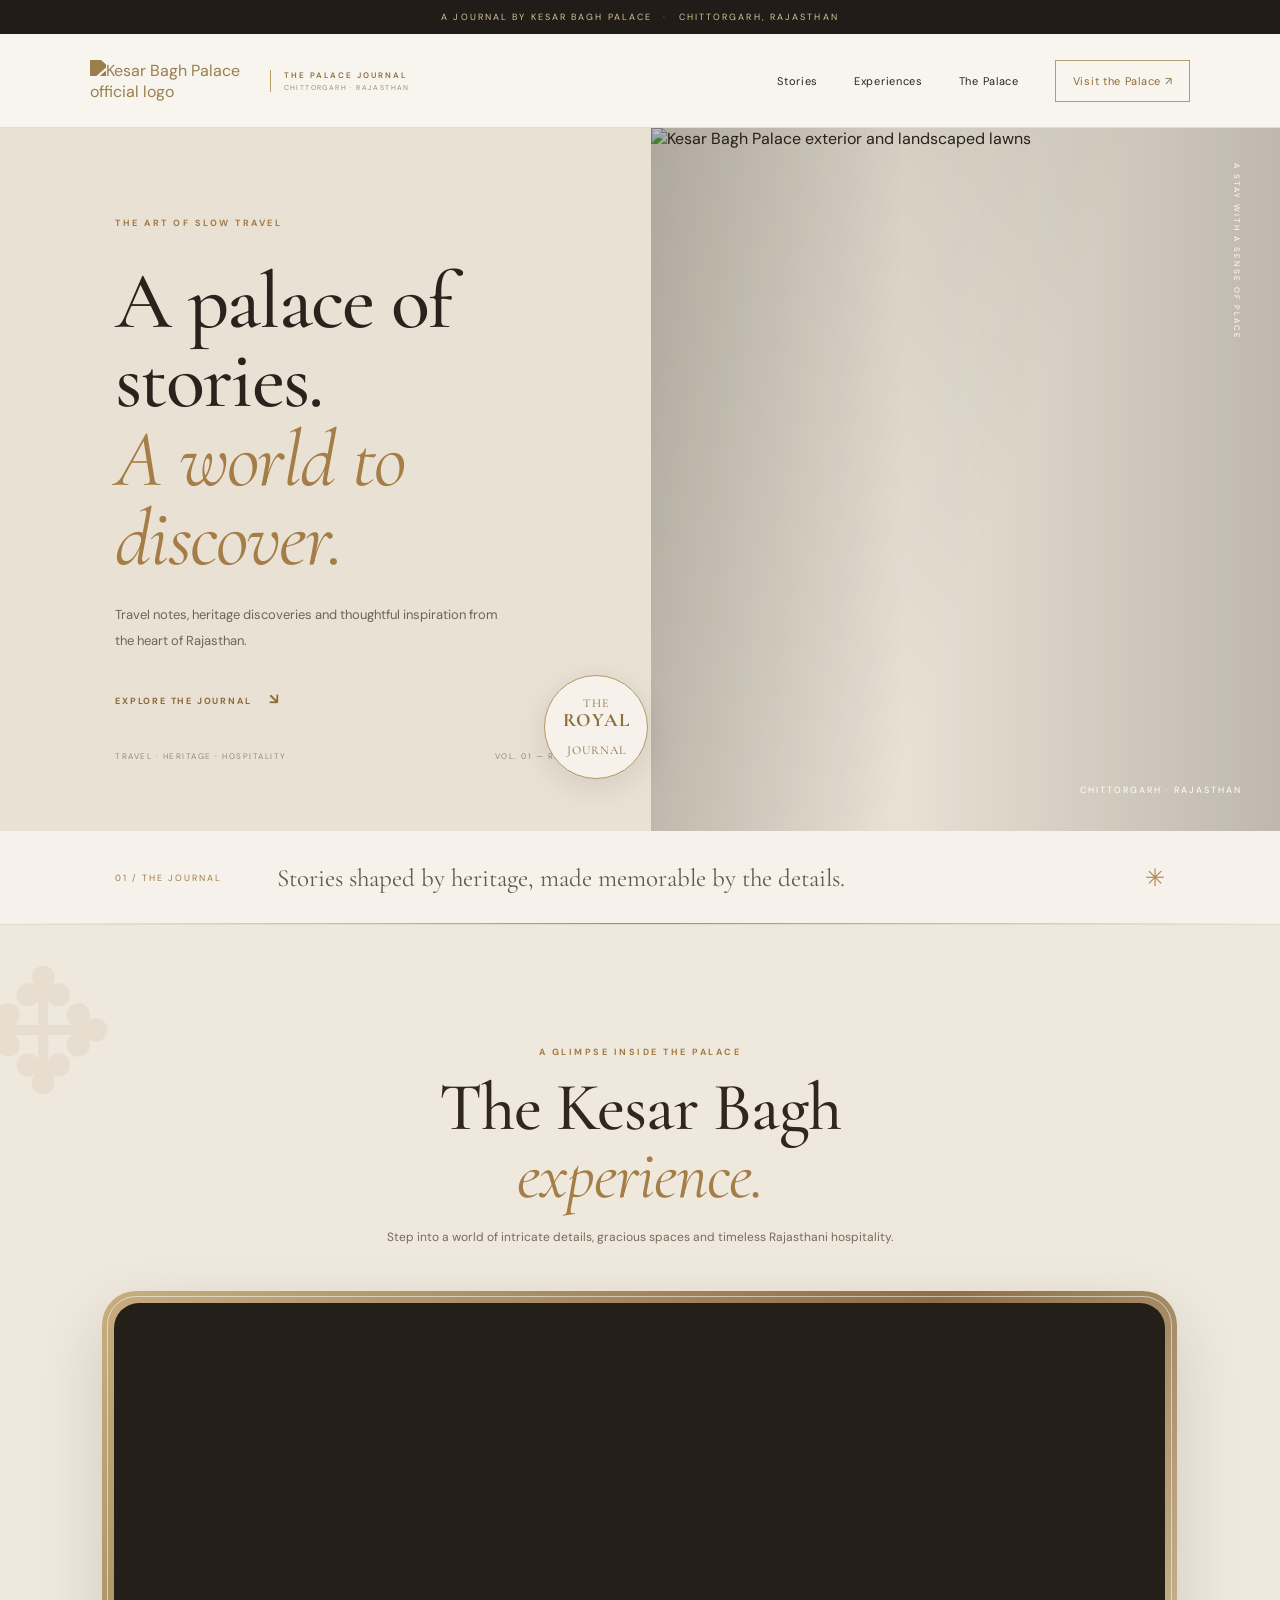
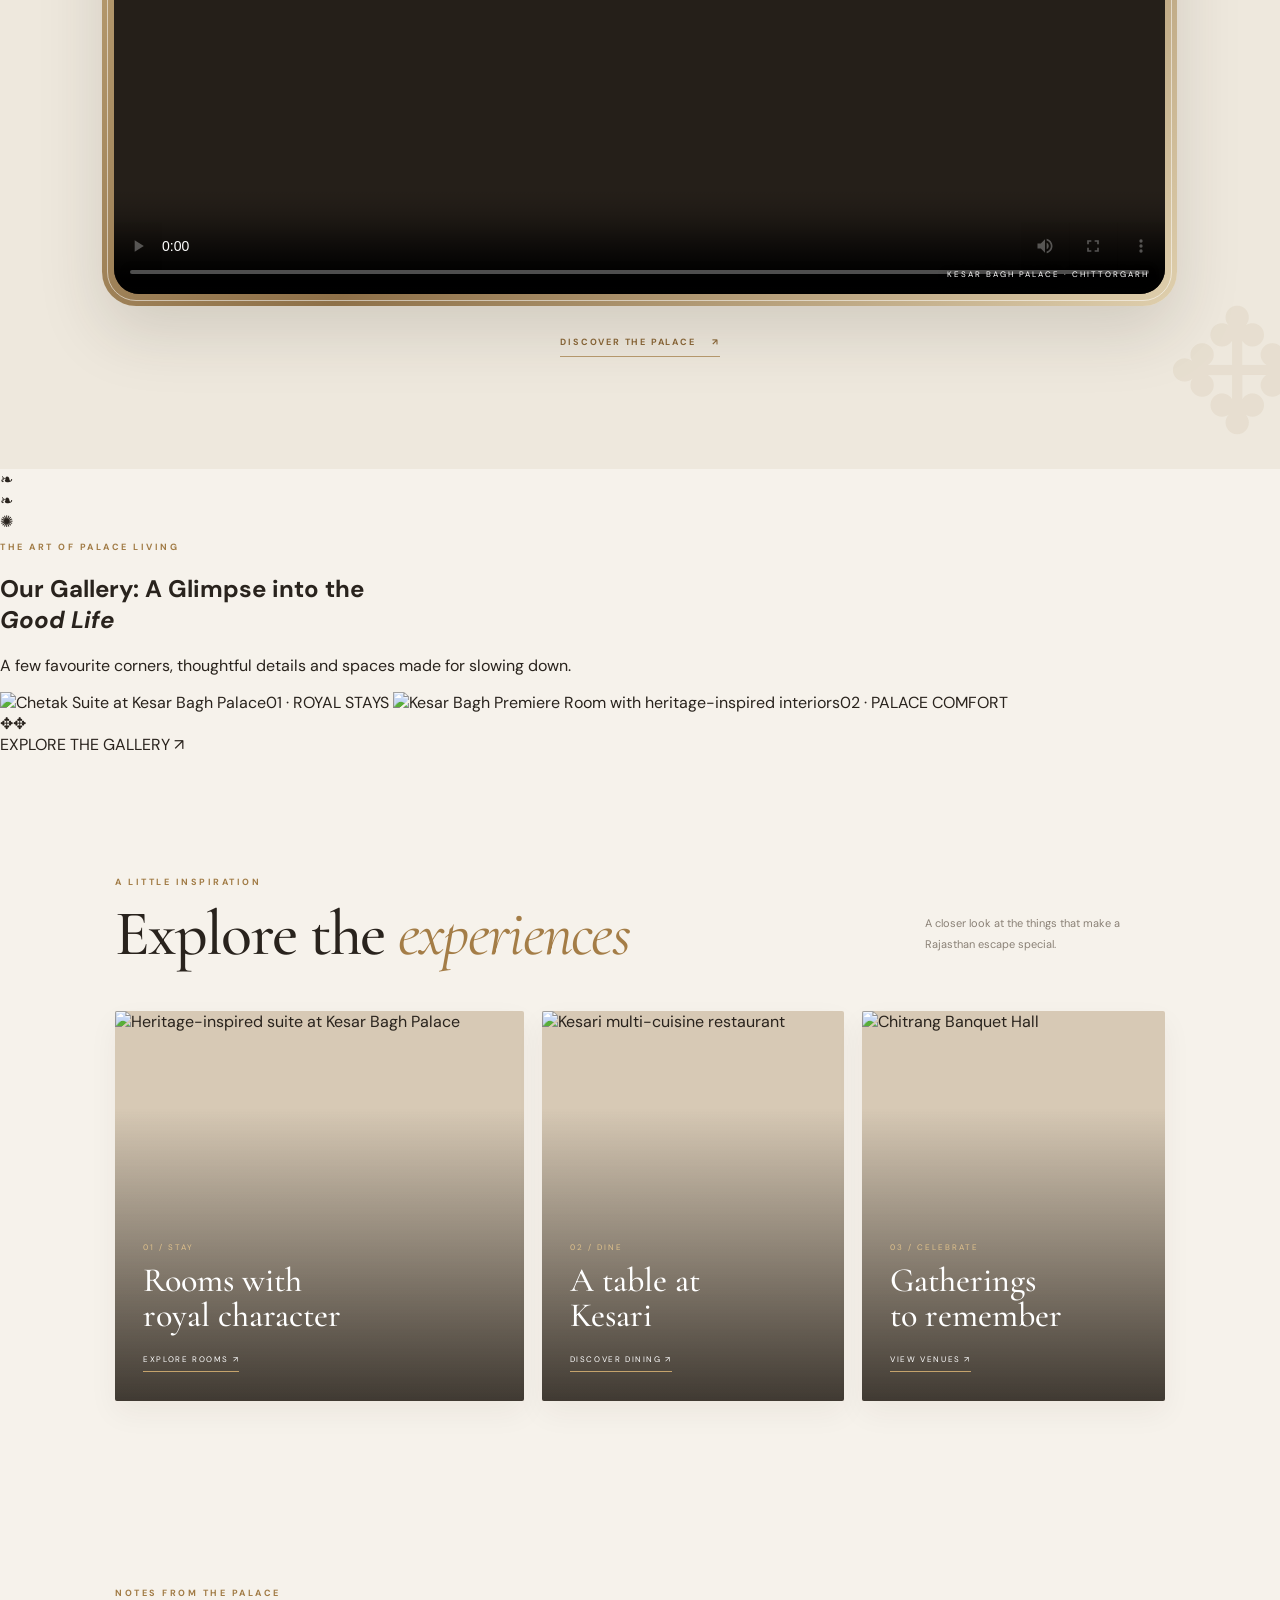
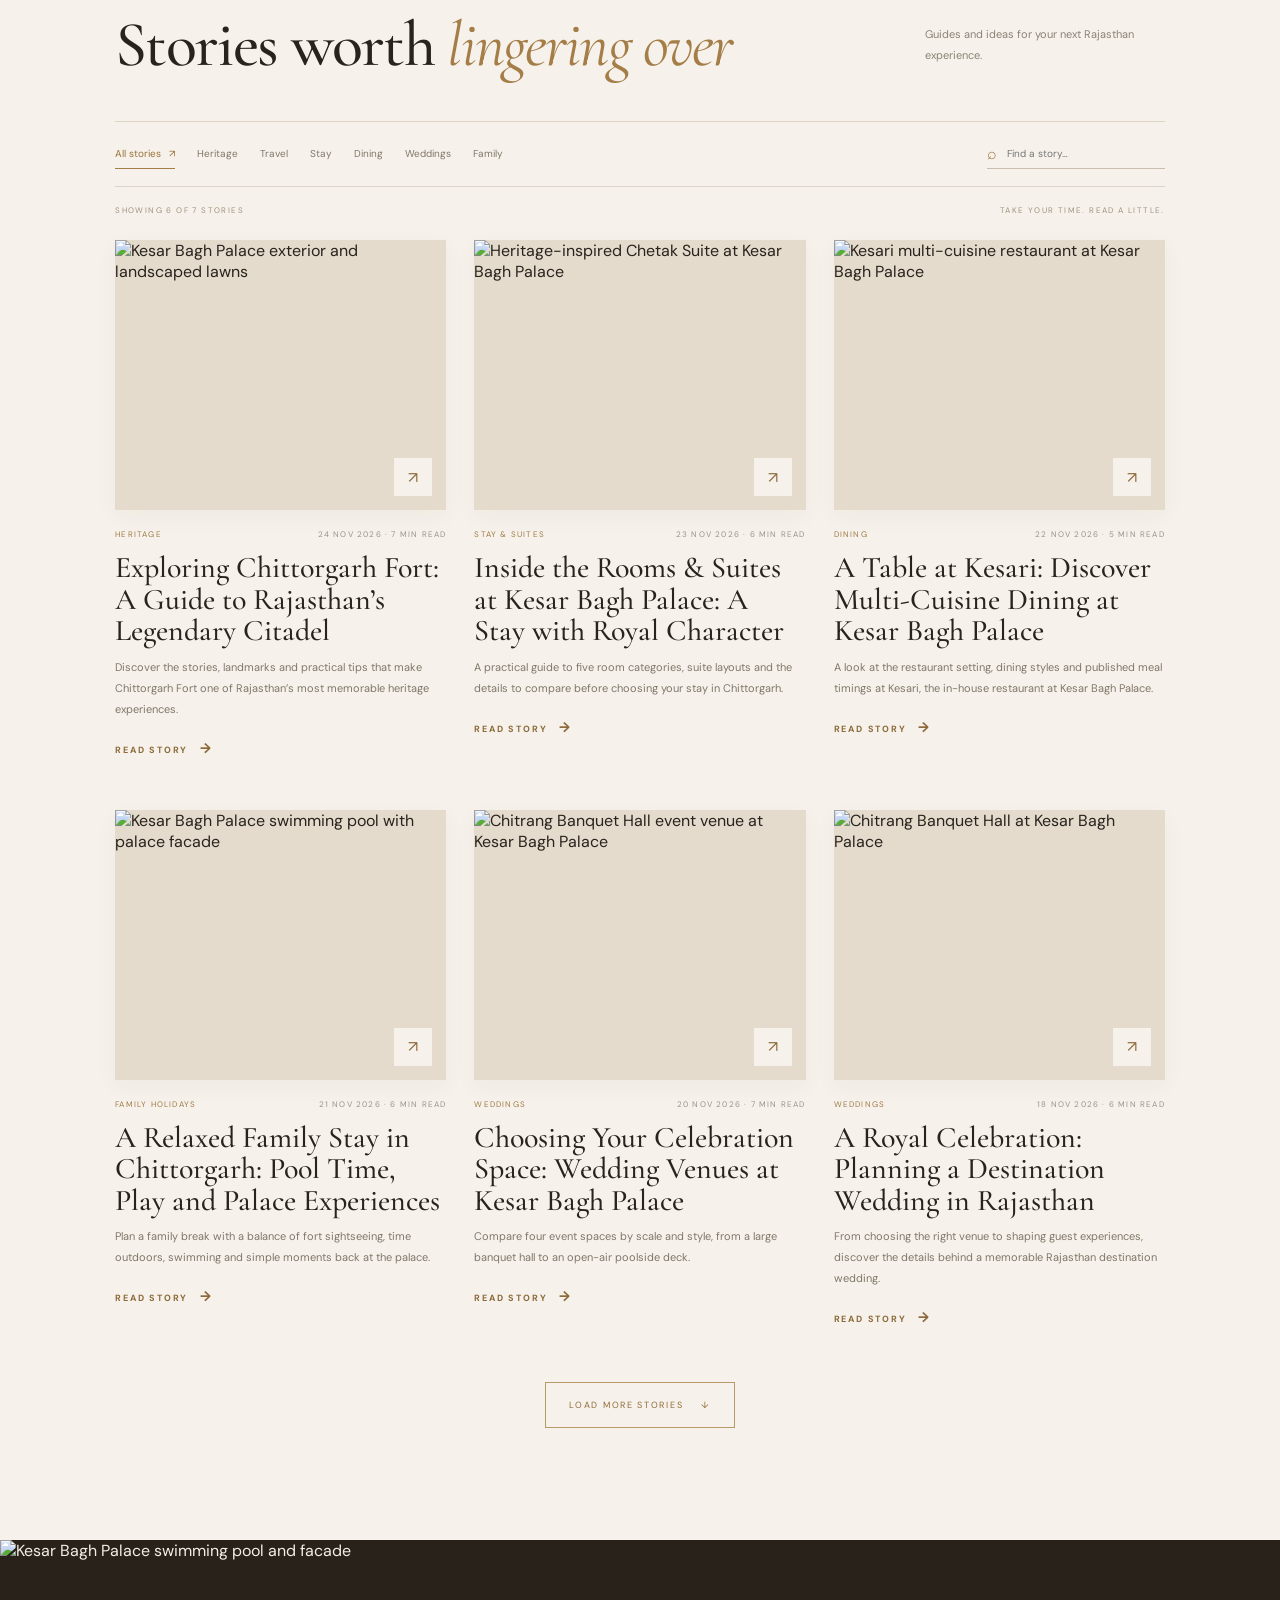
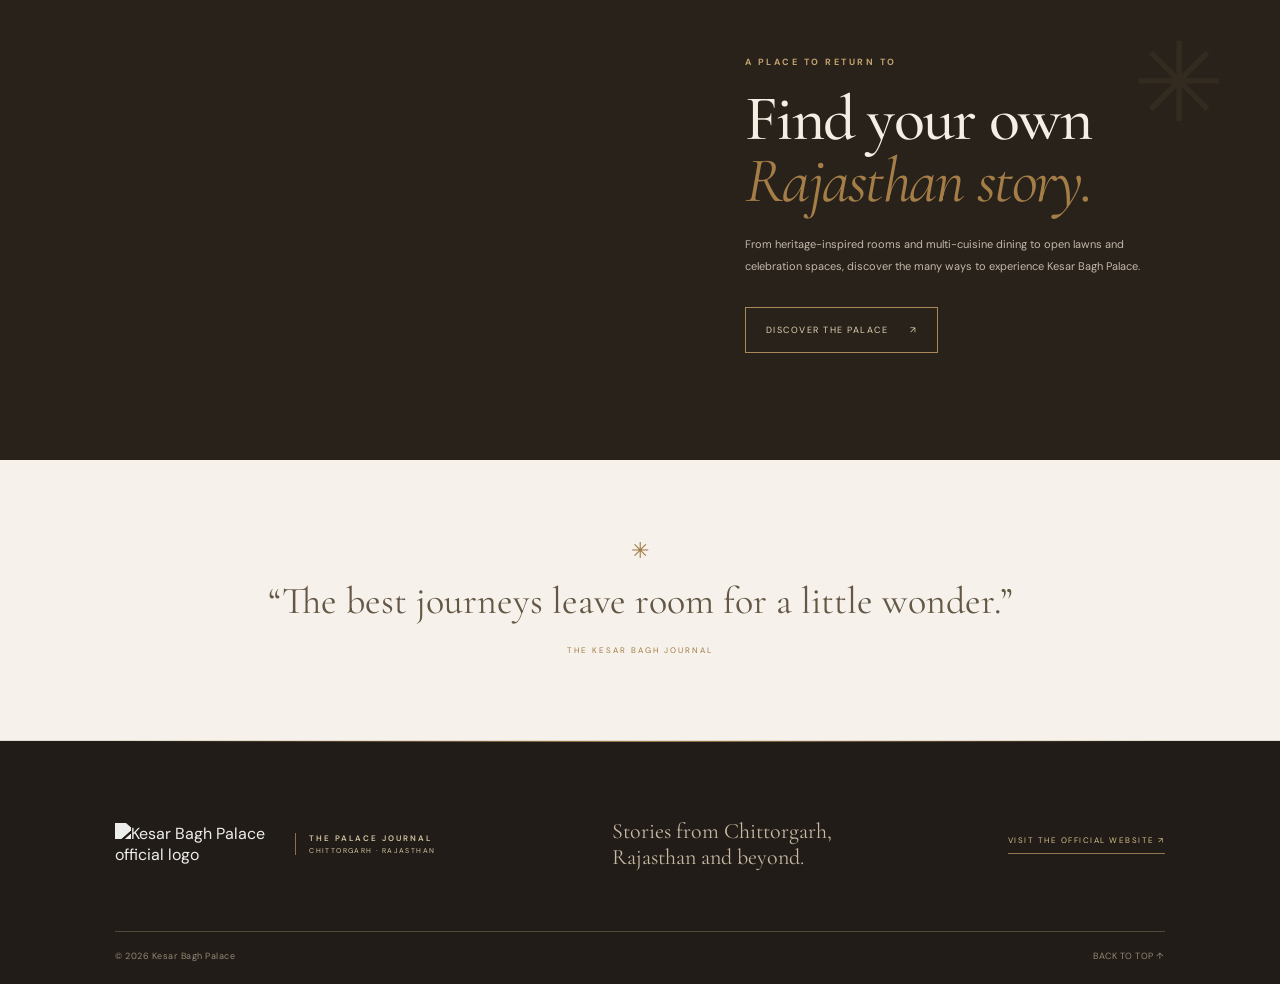
==== commit b1b0b137: "Add royal arched gallery section to journal homepage" ====
--- a/index.html
+++ b/index.html
@@ -20,6 +20,18 @@
  </div>
  <a class="film-visit-link" href="https://www.kesarbaghchittor.com/" target="_blank" rel="noopener">DISCOVER THE PALACE <span>↗</span></a>
 </section>
+<section class="royal-gallery" id="gallery" aria-labelledby="gallery-title">
+ <div class="gallery-ornament gallery-ornament-left" aria-hidden="true">❧</div><div class="gallery-ornament gallery-ornament-right" aria-hidden="true">❧</div>
+ <div class="royal-gallery-inner">
+  <div class="royal-gallery-heading"><span class="gallery-flourish" aria-hidden="true">✺</span><p class="eyebrow">THE ART OF PALACE LIVING</p><h2 id="gallery-title">Our Gallery: A Glimpse into the<br><em>Good Life</em></h2><p>A few favourite corners, thoughtful details and spaces made for slowing down.</p></div>
+  <div class="royal-gallery-grid">
+   <a class="royal-gallery-card gallery-card-one" href="https://www.kesarbaghchittor.com/gallery" target="_blank" rel="noopener"><img src="https://assets.simplotel.com/simplotel/image/upload/w_5000%2Ch_3197/x_0%2Cy_192%2Cw_5000%2Ch_2813%2Cr_0%2Cc_crop/q_80%2Cw_900%2Cdpr_1%2Cf_auto%2Cfl_progressive%2Cc_limit/kesar-bagh-palace-chittorgarh/Chetak_Suite_1_17f6eb22" alt="Chetak Suite at Kesar Bagh Palace"><span class="gallery-card-label">01 · ROYAL STAYS</span></a>
+   <a class="royal-gallery-card gallery-card-two" href="https://www.kesarbaghchittor.com/gallery" target="_blank" rel="noopener"><img src="https://assets.simplotel.com/simplotel/image/upload/w_5000%2Ch_3294/x_0%2Cy_241%2Cw_5000%2Ch_2812%2Cr_0%2Cc_crop/q_80%2Cw_900%2Cdpr_1%2Cf_auto%2Cfl_progressive%2Cc_limit/kesar-bagh-palace-chittorgarh/KESAR_BAGH_PREMIERE_ROOM_0df9f214" alt="Kesar Bagh Premiere Room with heritage-inspired interiors"><span class="gallery-card-label">02 · PALACE COMFORT</span></a>
+  </div>
+  <div class="gallery-controls" aria-label="Gallery navigation"><span class="gallery-dot">✥</span><span class="gallery-dot">✥</span></div>
+  <a class="gallery-explore" href="https://www.kesarbaghchittor.com/gallery" target="_blank" rel="noopener">EXPLORE THE GALLERY <span>↗</span></a>
+ </div>
+</section>
 <section class="featured-section section-wrap" id="experiences"><div class="section-heading"><div><p class="eyebrow">A LITTLE INSPIRATION</p><h2>Explore the <em>experiences</em></h2></div><p class="section-aside">A closer look at the things that make a Rajasthan escape special.</p></div><div class="experience-grid">
 <a class="experience-card experience-stay" href="https://www.kesarbaghchittor.com/rooms" target="_blank" rel="noopener"><img src="https://assets.simplotel.com/simplotel/image/upload/w_5000%2Ch_3197/x_0%2Cy_192%2Cw_5000%2Ch_2813%2Cr_0%2Cc_crop/q_80%2Cw_900%2Cdpr_1%2Cf_auto%2Cfl_progressive%2Cc_limit/kesar-bagh-palace-chittorgarh/Chetak_Suite_1_17f6eb22" alt="Heritage-inspired suite at Kesar Bagh Palace"><span class="experience-shade"></span><span class="experience-content"><small>01 / STAY</small><strong>Rooms with<br>royal character</strong><i>EXPLORE ROOMS ↗</i></span></a>
 <a class="experience-card" href="https://www.kesarbaghchittor.com/dining" target="_blank" rel="noopener"><img src="https://assets.simplotel.com/simplotel/image/upload/w_5000%2Ch_3333/x_0%2Cy_260%2Cw_5000%2Ch_2813%2Cr_0%2Cc_crop/q_80%2Cw_900%2Cdpr_1%2Cf_auto%2Cfl_progressive%2Cc_limit/kesar-bagh-palace-chittorgarh/KESARI_MULTICUISINE_RESTAURANT_1_3bc568f6" alt="Kesari multi-cuisine restaurant"><span class="experience-shade"></span><span class="experience-content"><small>02 / DINE</small><strong>A table at<br>Kesari</strong><i>DISCOVER DINING ↗</i></span></a>
--- a/styles.css
+++ b/styles.css
@@ -13,3 +13,22 @@
 @keyframes copyRise{from{opacity:0;transform:translateY(22px)}to{opacity:1;transform:translateY(0)}}@keyframes sectionRise{from{opacity:0;transform:translateY(26px)}to{opacity:1;transform:translateY(0)}}@keyframes pageFade{from{opacity:0}to{opacity:1}}@keyframes sealFloat{0%,100%{transform:translateY(0)}50%{transform:translateY(-7px)}}@keyframes slowSpin{to{transform:rotate(360deg)}}
 @media(max-width:720px){.brand-logo{width:112px;max-height:42px}.brand-caption{padding-left:9px}.brand-caption strong{font-size:7px}.brand-caption small{font-size:6px}.site-header nav{z-index:60}.hero-copy>*{animation-duration:.65s}.experience-card:hover{transform:none}.article-shell .site-header{padding:0 5%}}
 @media(prefers-reduced-motion:reduce){.motion-ready .motion-reveal{opacity:1!important;transform:none!important}.hero-seal,.quote-strip>span,.palace-banner-copy:before{animation:none!important}.experience-card,.post-card,.article-hero img{transition:none!important}}
+
+/* Official Kesar Bagh Palace film */
+.palace-film-section{padding:112px max(calc((100% - 1240px)/2),8%);background:#eee8dd;position:relative;overflow:hidden;text-align:center}
+.palace-film-section:before,.palace-film-section:after{content:"✥";position:absolute;color:#b79b70;opacity:.12;font-size:170px;line-height:1;pointer-events:none}
+.palace-film-section:before{left:-28px;top:24px}.palace-film-section:after{right:-28px;bottom:10px}
+.palace-film-heading{max-width:660px;margin:0 auto 42px;position:relative;z-index:1}
+.palace-film-heading h2{font:500 clamp(42px,5.5vw,68px)/1 "Cormorant Garamond",serif;letter-spacing:-1px;margin:16px 0;color:#30271e}
+.palace-film-heading h2 em{font-weight:400;color:#a47d47}
+.palace-film-heading>p:last-child{max-width:510px;margin:0 auto;color:#766b5d;font-size:12px;line-height:1.9}
+.palace-film-frame{max-width:1120px;margin:0 auto;position:relative;padding:12px;background:linear-gradient(135deg,#c7ad80,#8e7048,#dfcfad);border-radius:34px;box-shadow:0 26px 65px #30271e26;isolation:isolate}
+.palace-film-frame:before{content:"";position:absolute;inset:5px;border:1px solid #fff8;border-radius:29px;pointer-events:none;z-index:2}
+.palace-film{display:block;width:100%;aspect-ratio:16/9;object-fit:cover;background:#251f19;border-radius:25px}
+.film-caption{position:absolute;right:28px;bottom:27px;z-index:3;color:white;font-size:8px;letter-spacing:2px;text-shadow:0 2px 8px #000;pointer-events:none}
+.film-visit-link{display:inline-flex;gap:16px;align-items:center;margin-top:30px;color:#8b6738;font-size:9px;font-weight:700;letter-spacing:1.8px;border-bottom:1px solid #b99b70;padding-bottom:8px;transition:gap .35s,color .35s}
+.film-visit-link:hover{gap:24px;color:#49351e}
+.palace-film-section.in-view .palace-film-frame{animation:filmEnter .9s cubic-bezier(.22,.68,0,1) both}
+@keyframes filmEnter{from{opacity:0;transform:translateY(34px) scale(.985)}to{opacity:1;transform:translateY(0) scale(1)}}
+@media(max-width:700px){.palace-film-section{padding:76px 6%}.palace-film-frame{padding:7px;border-radius:20px}.palace-film-frame:before{inset:3px;border-radius:16px}.palace-film{border-radius:14px;aspect-ratio:4/3}.film-caption{right:15px;bottom:16px;font-size:7px}.palace-film-section:before,.palace-film-section:after{font-size:90px}}
+@media(prefers-reduced-motion:reduce){.palace-film-section.in-view .palace-film-frame{animation:none}}
